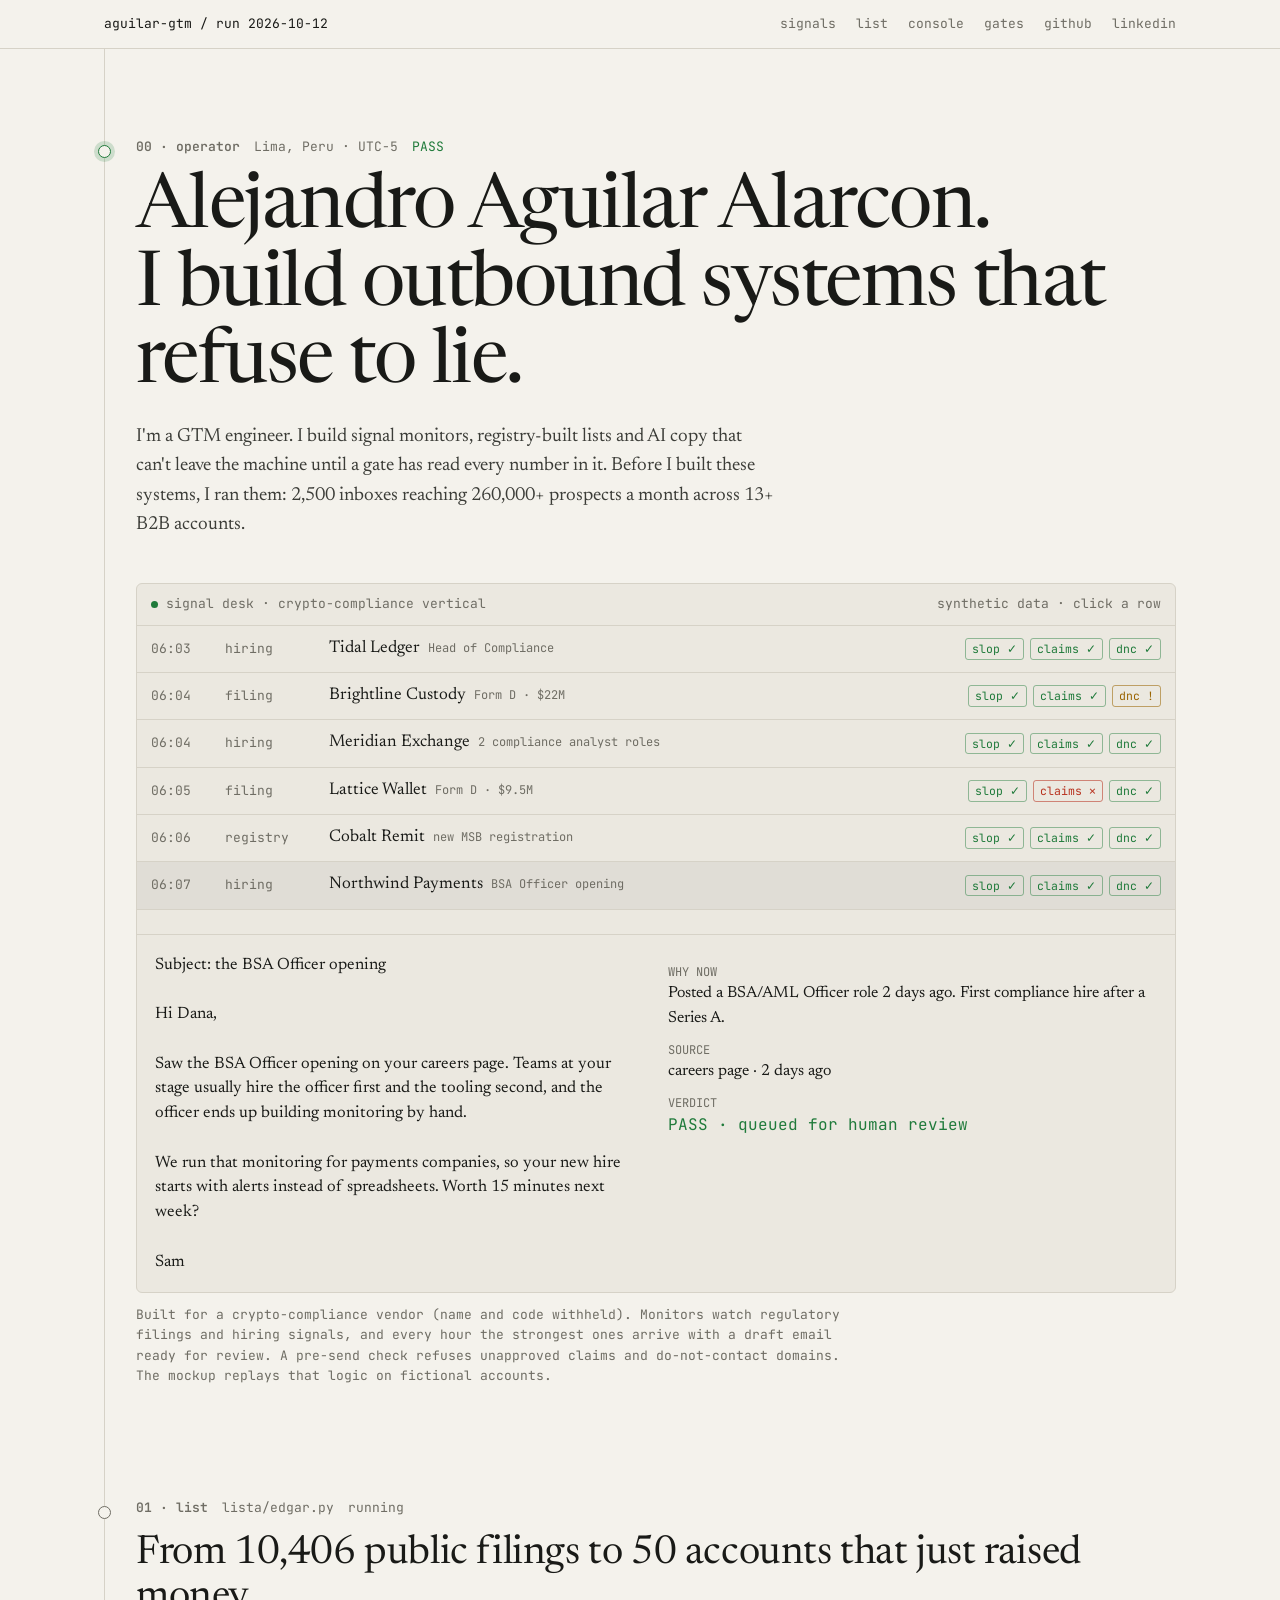
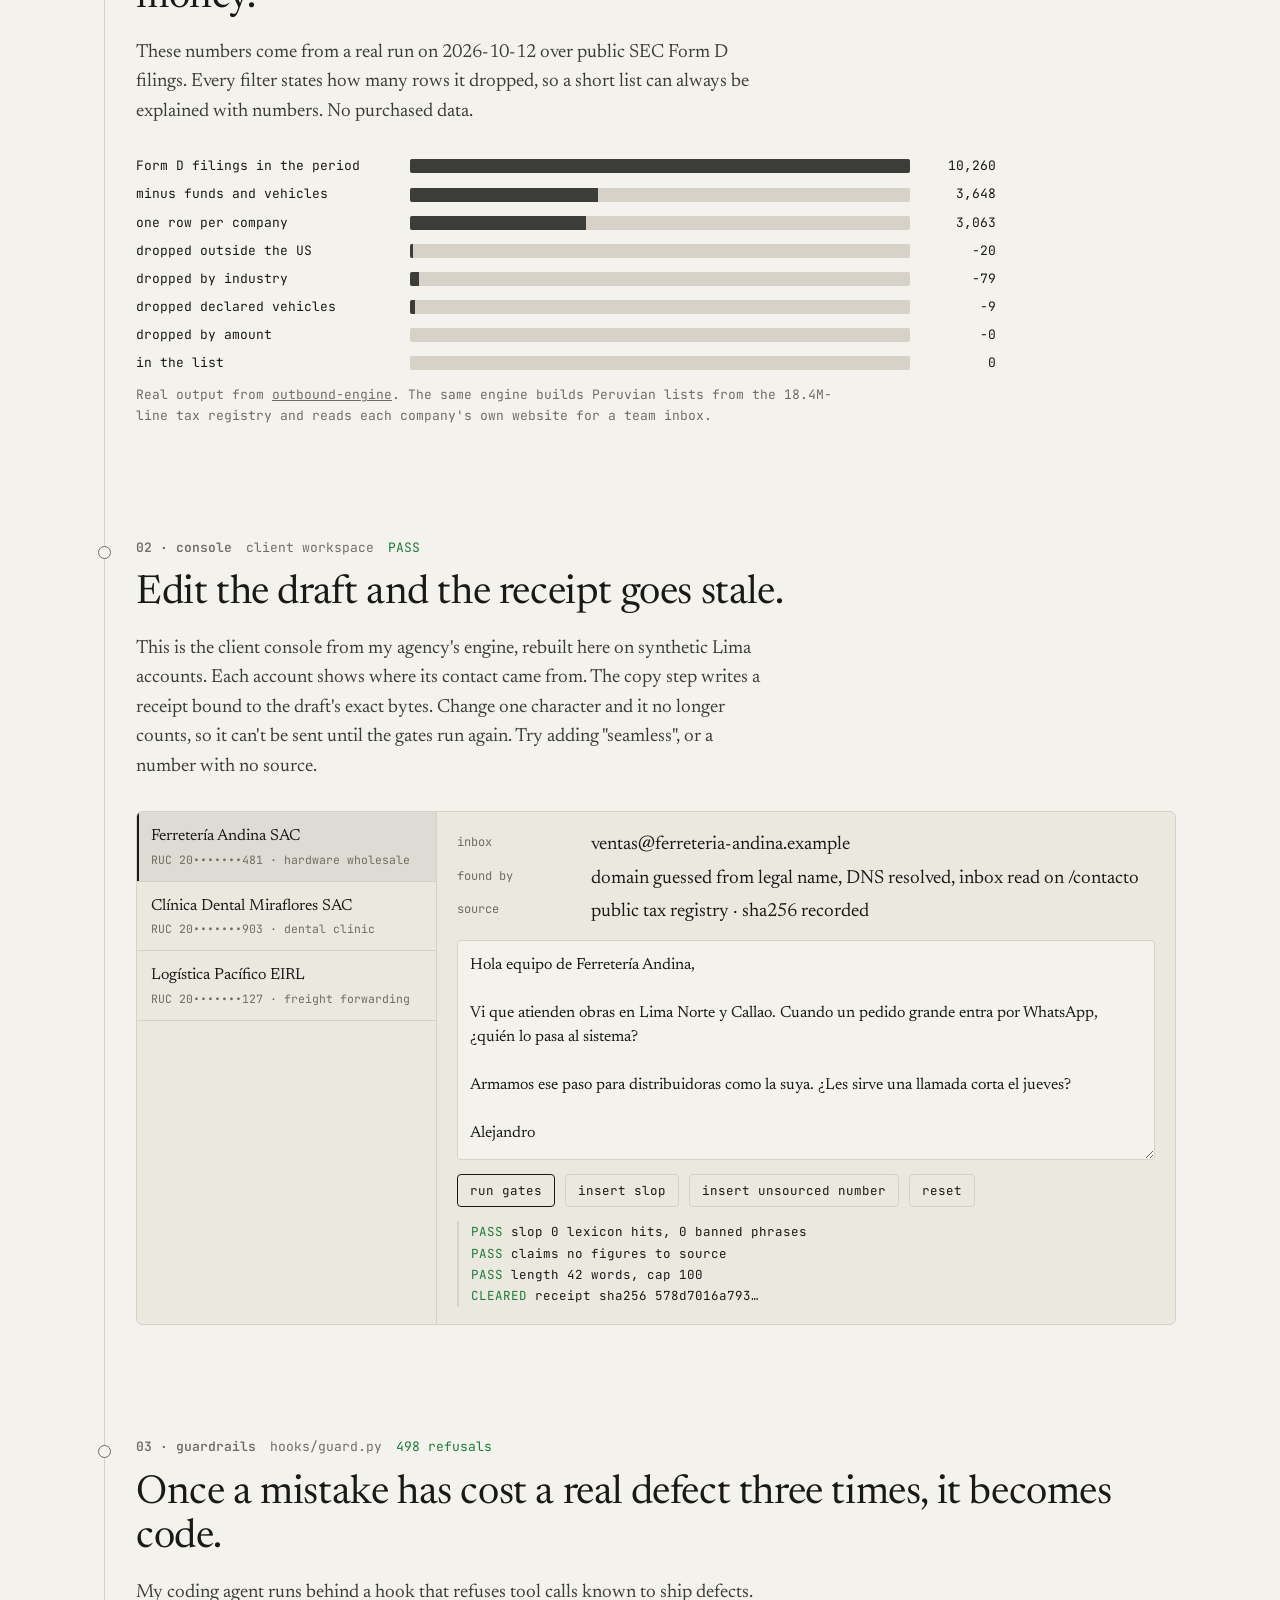
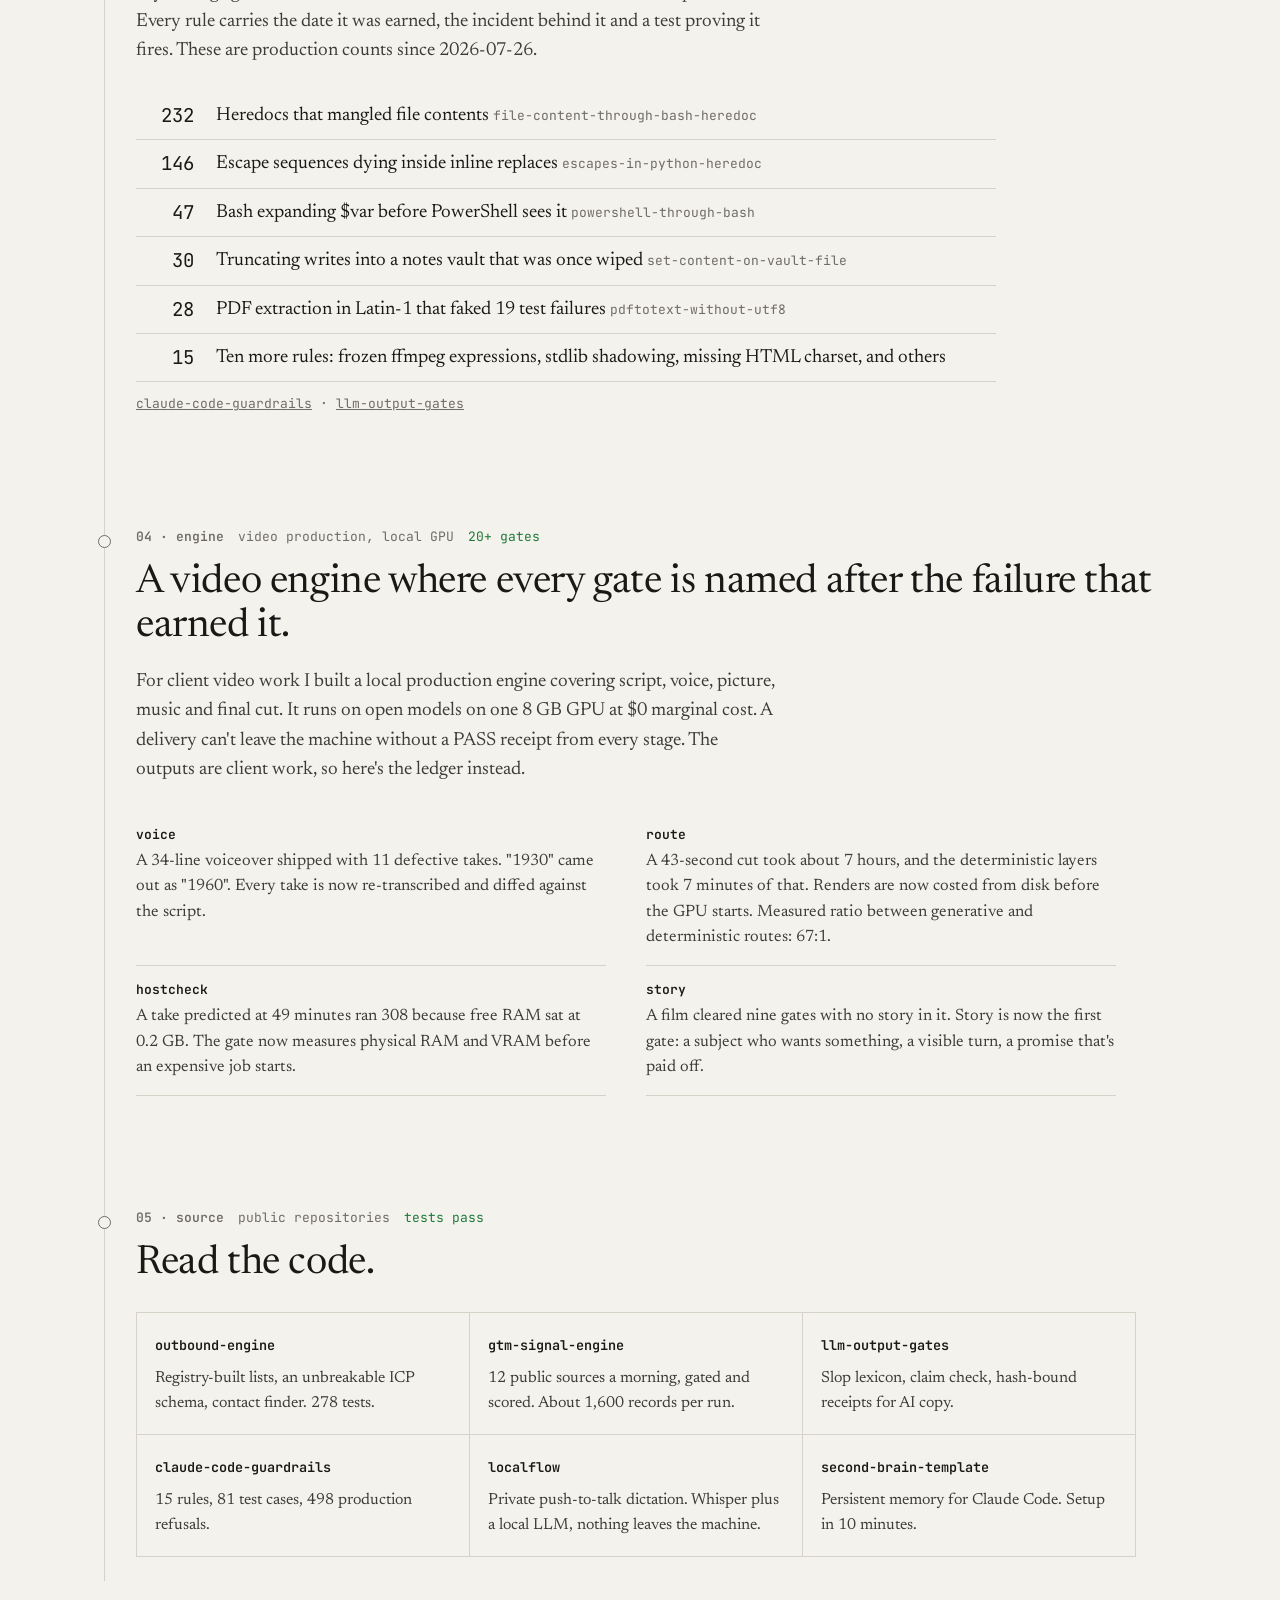
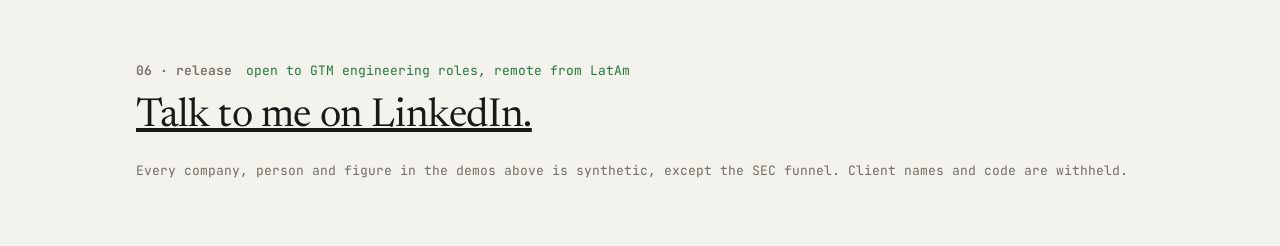
==== index.html @ cb3d3202 "Initial public release" ====
<!doctype html>
<html lang="en">
<head>
<meta charset="utf-8">
<meta name="viewport" content="width=device-width, initial-scale=1">
<title>Alejandro Aguilar Alarcon · GTM Engineer</title>
<meta name="description" content="GTM engineer. Outbound systems that refuse to lie: signal desks, registry-built lists, gated AI copy. Interactive demos on synthetic data.">
<link rel="preconnect" href="https://fonts.googleapis.com">
<link rel="preconnect" href="https://fonts.gstatic.com" crossorigin>
<link href="https://fonts.googleapis.com/css2?family=JetBrains+Mono:wght@400;600&family=Newsreader:opsz,wght@6..72,400;6..72,500&display=swap" rel="stylesheet">
<style>
:root{
  --ink:#0d0e0c; --panel:#141512; --line:#262823; --dim:#8a8b82; --text:#e9e7df; --soft:#bdbbb2;
  --pass:#7bd88f; --block:#e8b04a; --fail:#ef6f5e; --focus:#e9e7df;
  --serif:"Newsreader",Georgia,serif; --mono:"JetBrains Mono",ui-monospace,Consolas,monospace;
}
@media (prefers-color-scheme: light){
  :root:not([data-theme="dark"]){
    --ink:#f4f2ec; --panel:#ebe8e0; --line:#d6d2c7; --dim:#6f6d64; --text:#191a17; --soft:#3c3d38;
    --pass:#1f7a3a; --block:#9a6400; --fail:#b8321f; --focus:#191a17;
  }
}
*{box-sizing:border-box;margin:0;padding:0}
html{scroll-behavior:smooth}
body{background:var(--ink);color:var(--text);font-family:var(--serif);font-size:19px;line-height:1.55;-webkit-font-smoothing:antialiased}
a{color:inherit}
.mono{font-family:var(--mono);font-size:13px;letter-spacing:0}
.wrap{max-width:1120px;margin:0 auto;padding:0 24px}
header.bar{position:sticky;top:0;z-index:5;background:color-mix(in srgb,var(--ink) 88%,transparent);backdrop-filter:blur(8px);border-bottom:1px solid var(--line)}
header.bar .wrap{display:flex;justify-content:space-between;align-items:center;height:48px}
header.bar nav a{margin-left:20px;text-decoration:none;color:var(--dim)}
header.bar nav a:hover{color:var(--text)}

/* the spine: the page is a pipeline run */
main{position:relative}
.spine{position:absolute;left:max(24px,calc(50% - 536px));top:0;bottom:0;width:1px;background:var(--line)}
.stage{position:relative;padding:88px 0 24px 0}
.stage .wrap{padding-left:56px}
.node{position:absolute;left:max(18px,calc(50% - 542px));top:96px;width:13px;height:13px;border-radius:50%;background:var(--ink);border:1px solid var(--dim)}
.stage.pass .node{border-color:var(--pass);box-shadow:0 0 0 4px color-mix(in srgb,var(--pass) 18%,transparent)}
.gateline{color:var(--dim);margin-bottom:14px;display:flex;gap:14px;flex-wrap:wrap}
.gateline b{font-weight:600}
.v-pass{color:var(--pass)} .v-block{color:var(--block)} .v-fail{color:var(--fail)}
h1{font-weight:400;font-size:clamp(40px,6.4vw,76px);line-height:1.02;letter-spacing:-.02em}
h2{font-weight:400;font-size:clamp(28px,3.6vw,40px);line-height:1.1;letter-spacing:-.01em;margin-bottom:12px}
.lede{color:var(--soft);max-width:640px;margin-top:18px}
.note{color:var(--dim);margin-top:12px;max-width:720px}

/* desk */
.desk{margin-top:44px;border:1px solid var(--line);background:var(--panel);border-radius:6px;overflow:hidden}
.desk-head{display:flex;justify-content:space-between;padding:10px 14px;border-bottom:1px solid var(--line);color:var(--dim)}
.live::before{content:"";display:inline-block;width:7px;height:7px;border-radius:50%;background:var(--pass);margin-right:8px;animation:pulse 1.6s infinite}
@keyframes pulse{50%{opacity:.25}}
.rows{height:308px;overflow:hidden;position:relative}
.row{display:grid;grid-template-columns:62px 92px 1fr 220px;gap:12px;align-items:center;padding:10px 14px;border-bottom:1px solid var(--line);cursor:pointer;animation:enter .45s ease-out}
.row:hover,.row.sel{background:color-mix(in srgb,var(--text) 5%,transparent)}
@keyframes enter{from{opacity:0;transform:translateY(-12px)}}
.row .co{font-family:var(--serif);font-size:17px;white-space:nowrap;overflow:hidden;text-overflow:ellipsis}
.row .co small{color:var(--dim);font-family:var(--mono);font-size:12px;margin-left:8px}
.chips{display:flex;gap:6px;justify-content:flex-end}
.chip{border:1px solid var(--line);border-radius:3px;padding:1px 6px;font-family:var(--mono);font-size:11.5px;color:var(--dim)}
.chip.p{color:var(--pass);border-color:color-mix(in srgb,var(--pass) 45%,transparent)}
.chip.b{color:var(--block);border-color:color-mix(in srgb,var(--block) 55%,transparent)}
.chip.f{color:var(--fail);border-color:color-mix(in srgb,var(--fail) 55%,transparent)}
.draft{border-top:1px solid var(--line);padding:18px;display:grid;grid-template-columns:1fr 1fr;gap:24px;min-height:200px}
.draft pre{white-space:pre-wrap;font-family:var(--serif);font-size:16.5px;line-height:1.5;color:var(--text)}
.why dt{color:var(--dim);font-family:var(--mono);font-size:12px;margin-top:10px}
.why dd{font-size:16px}

/* funnel */
.funnel{margin-top:30px;display:grid;gap:8px;max-width:860px}
.f-row{display:grid;grid-template-columns:260px 1fr 72px;gap:14px;align-items:center}
.f-bar{height:14px;background:var(--line);border-radius:2px;overflow:hidden}
.f-bar i{display:block;height:100%;width:0;background:var(--soft);transition:width 1.1s cubic-bezier(.2,.7,.2,1)}
.f-row.last .f-bar i{background:var(--pass)}
.f-row .n{text-align:right;font-variant-numeric:tabular-nums}

/* console */
.console{margin-top:30px;border:1px solid var(--line);border-radius:6px;background:var(--panel);display:grid;grid-template-columns:300px 1fr;min-height:470px;overflow:hidden}
.acc{border-right:1px solid var(--line)}
.acc button{display:block;width:100%;text-align:left;background:none;border:0;border-bottom:1px solid var(--line);padding:12px 14px;color:var(--text);font:inherit;font-size:16px;cursor:pointer}
.acc button small{display:block;color:var(--dim);font-family:var(--mono);font-size:11.5px;margin-top:2px}
.acc button.on{background:color-mix(in srgb,var(--text) 6%,transparent);box-shadow:inset 2px 0 0 var(--focus)}
.work{padding:18px 20px;display:flex;flex-direction:column;gap:14px}
.kv{display:grid;grid-template-columns:120px 1fr;gap:4px 14px}
.kv span:nth-child(odd){color:var(--dim);font-family:var(--mono);font-size:12px;padding-top:3px}
textarea{width:100%;min-height:220px;background:var(--ink);color:var(--text);border:1px solid var(--line);border-radius:4px;padding:12px;font:inherit;font-size:16px;line-height:1.5;resize:vertical}
textarea:focus{outline:1px solid var(--focus)}
.btns{display:flex;gap:10px;flex-wrap:wrap}
.btn{background:none;border:1px solid var(--line);color:var(--text);padding:7px 12px;border-radius:4px;font-family:var(--mono);font-size:12.5px;cursor:pointer}
.btn:hover{border-color:var(--dim)}
.btn.primary{border-color:var(--focus)}
.verdict{font-family:var(--mono);font-size:12.5px;line-height:1.7;min-height:64px;border-left:2px solid var(--line);padding-left:12px}

/* guard table + engine list */
table{border-collapse:collapse;width:100%;max-width:860px;margin-top:26px}
td{padding:9px 0;border-bottom:1px solid var(--line);vertical-align:top}
td.n{font-family:var(--mono);text-align:right;padding-right:22px;width:80px;font-variant-numeric:tabular-nums}
td .mono{color:var(--dim)}
.ledger{margin-top:26px;display:grid;grid-template-columns:1fr 1fr;gap:0 40px;max-width:980px}
.ledger div{padding:14px 0;border-bottom:1px solid var(--line)}
.ledger b{font-family:var(--mono);font-size:13px;font-weight:600;display:block;margin-bottom:4px}
.ledger p{font-size:16.5px;color:var(--soft)}
.repos{margin-top:26px;display:grid;grid-template-columns:repeat(3,1fr);gap:1px;background:var(--line);border:1px solid var(--line);max-width:1000px}
.repos a{background:var(--ink);padding:18px;text-decoration:none;display:block}
.repos a:hover{background:var(--panel)}
.repos b{font-family:var(--mono);font-size:13.5px;font-weight:600}
.repos p{font-size:16px;color:var(--soft);margin-top:6px}
footer{padding:80px 0 60px}
footer .wrap{padding-left:56px}
.withheld{display:inline-block;margin-top:10px;color:var(--dim)}

@media (max-width:820px){
  body{font-size:17.5px}
  .spine,.node{left:16px}
  .wrap{padding:0 16px}
  .stage .wrap,footer .wrap{padding-left:40px}
  .row{grid-template-columns:52px 1fr;gap:4px 10px}
  .row .src{display:none}
  .chips{grid-column:2;justify-content:flex-start}
  .rows{height:380px}
  .draft{grid-template-columns:1fr}
  .f-row{grid-template-columns:1fr 64px}
  .f-row .f-bar{grid-column:1/-1;order:3}
  .console{grid-template-columns:1fr}
  .acc{border-right:0;border-bottom:1px solid var(--line);display:flex;overflow-x:auto}
  .acc button{min-width:220px;border-bottom:0;border-right:1px solid var(--line)}
  .ledger,.repos{grid-template-columns:1fr}
  header.bar nav a{margin-left:14px}
  .hide-s{display:none}
  h1{font-size:40px}
}
@media (prefers-reduced-motion:reduce){*{animation:none!important;transition:none!important}}
</style>
</head>
<body>
<header class="bar"><div class="wrap mono">
  <span>aguilar-gtm<span class="hide-s"> / run 2026-10-12</span></span>
  <nav><a class="hide-s" href="#signals">signals</a><a class="hide-s" href="#list">list</a><a class="hide-s" href="#console">console</a><a class="hide-s" href="#gates">gates</a><a href="https://github.com/aguilar-gtm">github</a><a href="https://www.linkedin.com/in/alejandro-aguilar-alarcon-548096277">linkedin</a></nav>
</div></header>

<main>
<div class="spine" aria-hidden="true"></div>

<section class="stage pass" id="signals">
  <span class="node"></span>
  <div class="wrap">
    <div class="gateline mono"><b>00 · operator</b><span>Lima, Peru · UTC-5</span><span class="v-pass">PASS</span></div>
    <h1>Alejandro Aguilar Alarcon.<br>I build outbound systems that refuse to lie.</h1>
    <p class="lede">I'm a GTM engineer. I build signal monitors, registry-built lists and AI copy that can't leave the machine until a gate has read every number in it. Before I built these systems, I ran them: 2,500 inboxes reaching 260,000+ prospects a month across 13+ B2B accounts.</p>

    <div class="desk" aria-label="Signal desk demo">
      <div class="desk-head mono"><span class="live">signal desk · crypto-compliance vertical</span><span class="hide-s">synthetic data · click a row</span></div>
      <div class="rows" id="rows"></div>
      <div class="draft" id="draft"></div>
    </div>
    <p class="note mono">Built for a crypto-compliance vendor (name and code withheld). Monitors watch regulatory filings and hiring signals, and every hour the strongest ones arrive with a draft email ready for review. A pre-send check refuses unapproved claims and do-not-contact domains. The mockup replays that logic on fictional accounts.</p>
  </div>
</section>

<section class="stage" id="list">
  <span class="node"></span>
  <div class="wrap">
    <div class="gateline mono"><b>01 · list</b><span>lista/edgar.py</span><span id="listv">running</span></div>
    <h2>From 10,406 public filings to 50 accounts that just raised money.</h2>
    <p class="lede">These numbers come from a real run on 2026-10-12 over public SEC Form D filings. Every filter states how many rows it dropped, so a short list can always be explained with numbers. No purchased data.</p>
    <div class="funnel mono" id="funnel"></div>
    <p class="note mono">Real output from <a href="https://github.com/aguilar-gtm/outbound-engine">outbound-engine</a>. The same engine builds Peruvian lists from the 18.4M-line tax registry and reads each company's own website for a team inbox.</p>
  </div>
</section>

<section class="stage" id="console">
  <span class="node"></span>
  <div class="wrap">
    <div class="gateline mono"><b>02 · console</b><span>client workspace</span><span id="conv" class="v-pass">PASS</span></div>
    <h2>Edit the draft and the receipt goes stale.</h2>
    <p class="lede">This is the client console from my agency's engine, rebuilt here on synthetic Lima accounts. Each account shows where its contact came from. The copy step writes a receipt bound to the draft's exact bytes. Change one character and it no longer counts, so it can't be sent until the gates run again. Try adding "seamless", or a number with no source.</p>
    <div class="console">
      <div class="acc" id="acc"></div>
      <div class="work" id="work"></div>
    </div>
  </div>
</section>

<section class="stage" id="gates">
  <span class="node"></span>
  <div class="wrap">
    <div class="gateline mono"><b>03 · guardrails</b><span>hooks/guard.py</span><span class="v-pass">498 refusals</span></div>
    <h2>Once a mistake has cost a real defect three times, it becomes code.</h2>
    <p class="lede">My coding agent runs behind a hook that refuses tool calls known to ship defects. Every rule carries the date it was earned, the incident behind it and a test proving it fires. These are production counts since 2026-07-26.</p>
    <table>
      <tr><td class="n">232</td><td>Heredocs that mangled file contents <span class="mono">file-content-through-bash-heredoc</span></td></tr>
      <tr><td class="n">146</td><td>Escape sequences dying inside inline replaces <span class="mono">escapes-in-python-heredoc</span></td></tr>
      <tr><td class="n">47</td><td>Bash expanding $var before PowerShell sees it <span class="mono">powershell-through-bash</span></td></tr>
      <tr><td class="n">30</td><td>Truncating writes into a notes vault that was once wiped <span class="mono">set-content-on-vault-file</span></td></tr>
      <tr><td class="n">28</td><td>PDF extraction in Latin-1 that faked 19 test failures <span class="mono">pdftotext-without-utf8</span></td></tr>
      <tr><td class="n">15</td><td>Ten more rules: frozen ffmpeg expressions, stdlib shadowing, missing HTML charset, and others</td></tr>
    </table>
    <p class="note mono"><a href="https://github.com/aguilar-gtm/claude-code-guardrails">claude-code-guardrails</a> · <a href="https://github.com/aguilar-gtm/llm-output-gates">llm-output-gates</a></p>
  </div>
</section>

<section class="stage" id="video">
  <span class="node"></span>
  <div class="wrap">
    <div class="gateline mono"><b>04 · engine</b><span>video production, local GPU</span><span class="v-pass">20+ gates</span></div>
    <h2>A video engine where every gate is named after the failure that earned it.</h2>
    <p class="lede">For client video work I built a local production engine covering script, voice, picture, music and final cut. It runs on open models on one 8 GB GPU at $0 marginal cost. A delivery can't leave the machine without a PASS receipt from every stage. The outputs are client work, so here's the ledger instead.</p>
    <div class="ledger">
      <div><b>voice</b><p>A 34-line voiceover shipped with 11 defective takes. "1930" came out as "1960". Every take is now re-transcribed and diffed against the script.</p></div>
      <div><b>route</b><p>A 43-second cut took about 7 hours, and the deterministic layers took 7 minutes of that. Renders are now costed from disk before the GPU starts. Measured ratio between generative and deterministic routes: 67:1.</p></div>
      <div><b>hostcheck</b><p>A take predicted at 49 minutes ran 308 because free RAM sat at 0.2 GB. The gate now measures physical RAM and VRAM before an expensive job starts.</p></div>
      <div><b>story</b><p>A film cleared nine gates with no story in it. Story is now the first gate: a subject who wants something, a visible turn, a promise that's paid off.</p></div>
    </div>
  </div>
</section>

<section class="stage" id="repos">
  <span class="node"></span>
  <div class="wrap">
    <div class="gateline mono"><b>05 · source</b><span>public repositories</span><span class="v-pass">tests pass</span></div>
    <h2>Read the code.</h2>
    <div class="repos">
      <a href="https://github.com/aguilar-gtm/outbound-engine"><b>outbound-engine</b><p>Registry-built lists, an unbreakable ICP schema, contact finder. 278 tests.</p></a>
      <a href="https://github.com/aguilar-gtm/gtm-signal-engine"><b>gtm-signal-engine</b><p>12 public sources a morning, gated and scored. About 1,600 records per run.</p></a>
      <a href="https://github.com/aguilar-gtm/llm-output-gates"><b>llm-output-gates</b><p>Slop lexicon, claim check, hash-bound receipts for AI copy.</p></a>
      <a href="https://github.com/aguilar-gtm/claude-code-guardrails"><b>claude-code-guardrails</b><p>15 rules, 81 test cases, 498 production refusals.</p></a>
      <a href="https://github.com/aguilar-gtm/localflow"><b>localflow</b><p>Private push-to-talk dictation. Whisper plus a local LLM, nothing leaves the machine.</p></a>
      <a href="https://github.com/aguilar-gtm/second-brain-template"><b>second-brain-template</b><p>Persistent memory for Claude Code. Setup in 10 minutes.</p></a>
    </div>
  </div>
</section>
</main>

<footer><div class="wrap">
  <div class="gateline mono"><b>06 · release</b><span class="v-pass">open to GTM engineering roles, remote from LatAm</span></div>
  <h2><a href="https://www.linkedin.com/in/alejandro-aguilar-alarcon-548096277">Talk to me on LinkedIn.</a></h2>
  <span class="withheld mono">Every company, person and figure in the demos above is synthetic, except the SEC funnel. Client names and code are withheld.</span>
</div></footer>

<script>
/* ---------- synthetic data ---------- */
const SIGNALS = [
  {src:"hiring", co:"Northwind Payments", tag:"BSA Officer opening", why:"Posted a BSA/AML Officer role 2 days ago. First compliance hire after a Series A.", source:"careers page · 2 days ago", draft:"Subject: the BSA Officer opening\n\nHi Dana,\n\nSaw the BSA Officer opening on your careers page. Teams at your stage usually hire the officer first and the tooling second, and the officer ends up building monitoring by hand.\n\nWe run that monitoring for payments companies, so your new hire starts with alerts instead of spreadsheets. Worth 15 minutes next week?\n\nSam", gates:["p","p","p"]},
  {src:"registry", co:"Cobalt Remit", tag:"new MSB registration", why:"Appeared in the federal money-services registry this week, licensed in 4 states.", source:"public MSB registry · this week", draft:"Subject: your MSB registration\n\nHi Marcus,\n\nCongrats on the MSB registration that posted this week. The first exam usually asks for transaction monitoring evidence before the program feels finished.\n\nWe can show you what examiners asked our other remittance clients for. Open to a short call?\n\nSam", gates:["p","p","p"]},
  {src:"filing", co:"Lattice Wallet", tag:"Form D · $9.5M", why:"Filed a Form D for $9,500,000. Officers named in the filing.", source:"SEC EDGAR Form D", draft:"Subject: after the raise\n\nHi Priya,\n\nWe've helped teams like yours cut false positives by 63% in the first quarter.\n\nWorth a look?\n\nSam", gates:["p","f","p"], fail:"claims: 63% appears with no cited source"},
  {src:"hiring", co:"Meridian Exchange", tag:"2 compliance analyst roles", why:"Two analyst roles opened at once. A queue is backing up.", source:"ATS board · today", draft:"Subject: two analyst openings\n\nHi Leo,\n\nTwo analyst roles opening on the same day usually means the alert queue grew faster than the team. Hiring fixes the backlog in about a quarter. Tuning the rules fixes it this month.\n\nWant the checklist we use?\n\nSam", gates:["p","p","p"]},
  {src:"filing", co:"Brightline Custody", tag:"Form D · $22M", why:"Raised $22,000,000. The contact's domain is on the do-not-contact list.", source:"SEC EDGAR Form D", draft:"Subject: custody compliance\n\nHi team,\n\nSaw the raise. Congrats.\n\nSam", gates:["p","p","b"], fail:"dnc: domain is on the do-not-contact list"},
  {src:"hiring", co:"Tidal Ledger", tag:"Head of Compliance", why:"Replacing a Head of Compliance. A new leader re-evaluates vendors in their first 90 days.", source:"careers page · 5 days ago", draft:"Subject: the new Head of Compliance\n\nHi Ana,\n\nA new Head of Compliance usually reviews every vendor in the first 90 days. If monitoring is on that list, we'd like to be the benchmark you compare against.\n\nCan I send a one-page comparison?\n\nSam", gates:["p","p","p"]},
  {src:"registry", co:"Quill Pay", tag:"state license added", why:"Added a money transmitter license in a new state.", source:"state licensing registry", draft:"Subject: leveraging synergies\n\nHi Omar,\n\nI wanted to delve into how Quill Pay can seamlessly elevate its compliance journey.\n\nSam", gates:["f","p","p"], fail:"slop: delve 9.4x, seamless, elevate"},
];
const GATES=["slop","claims","dnc"];

/* ---------- signal desk ---------- */
const rowsEl=document.getElementById("rows"), draftEl=document.getElementById("draft");
let tick=0, selected=null;
function stamp(){const d=new Date(Date.now()-tick*47000);return d.toTimeString().slice(0,5)}
function chipHTML(s){return s.gates.map((g,i)=>`<span class="chip ${g}">${GATES[i]} ${g==="p"?"✓":g==="f"?"✕":"!"}</span>`).join("")}
function addRow(){
  const s=SIGNALS[tick%SIGNALS.length]; tick++;
  const r=document.createElement("div"); r.className="row"; r.tabIndex=0;
  r.innerHTML=`<span class="mono" style="color:var(--dim)">${stamp()}</span><span class="mono src" style="color:var(--dim)">${s.src}</span><span class="co">${s.co}<small>${s.tag}</small></span><span class="chips">${chipHTML(s)}</span>`;
  const open=()=>{document.querySelectorAll(".row.sel").forEach(x=>x.classList.remove("sel"));r.classList.add("sel");show(s)};
  r.addEventListener("click",open); r.addEventListener("keydown",e=>{if(e.key==="Enter")open()});
  rowsEl.prepend(r);
  while(rowsEl.children.length>9) rowsEl.lastChild.remove();
}
function show(s){
  selected=s;
  const ok=s.gates.every(g=>g==="p");
  draftEl.innerHTML=`<pre>${s.draft.replace(/[&<]/g,c=>c==="&"?"&amp;":"&lt;")}</pre>
  <dl class="why"><dt>WHY NOW</dt><dd>${s.why}</dd><dt>SOURCE</dt><dd>${s.source}</dd>
  <dt>VERDICT</dt><dd class="mono ${ok?"v-pass":s.gates.includes("f")?"v-fail":"v-block"}">${ok?"PASS · queued for human review":"REFUSED · "+s.fail}</dd></dl>`;
}
for(let i=0;i<6;i++) addRow();
show(SIGNALS[0]); rowsEl.querySelector(".row:last-child")?.classList.add("sel");
const reduce=matchMedia("(prefers-reduced-motion: reduce)").matches;
if(!reduce) setInterval(addRow,3200);

/* ---------- funnel (real run, 2026-10-12) ---------- */
const F=[["Form D filings in the period",10406],["minus funds and vehicles",3912],["one row per company",3662],["dropped outside the US",-30],["dropped by industry",-182],["dropped declared vehicles",-95],["dropped by amount",-22],["in the list",50]];
const fEl=document.getElementById("funnel");
fEl.innerHTML=F.map((f,i)=>`<div class="f-row ${i===F.length-1?"last":""}"><span>${f[0]}</span><span class="f-bar"><i data-w="${Math.max(.6,Math.abs(f[1])/10406*100)}"></i></span><span class="n" data-n="${f[1]}">0</span></div>`).join("");
function runFunnel(){
  fEl.querySelectorAll("i").forEach((b,i)=>setTimeout(()=>b.style.width=b.dataset.w+"%",i*140));
  fEl.querySelectorAll(".n").forEach((n,i)=>{const t=+n.dataset.n,t0=performance.now()+i*140;
    (function step(now){const k=Math.min(1,Math.max(0,(now-t0)/1000));n.textContent=Math.round(t*(1-Math.pow(1-k,3))).toLocaleString("en-US");if(k<1)requestAnimationFrame(step)})(performance.now())});
  const v=document.getElementById("listv"); setTimeout(()=>{v.textContent="PASS · 11 pass, 0 fail";v.className="v-pass";document.getElementById("list").classList.add("pass")},F.length*140+900);
}
new IntersectionObserver((e,o)=>{if(e[0].isIntersecting){runFunnel();o.disconnect()}},{threshold:.35}).observe(fEl);

/* ---------- console ---------- */
const ACC=[
  {co:"Ferretería Andina SAC",id:"RUC 20•••••••481",ind:"hardware wholesale",inbox:"ventas@ferreteria-andina.example",how:"domain guessed from legal name, DNS resolved, inbox read on /contacto",draft:"Hola equipo de Ferretería Andina,\n\nVi que atienden obras en Lima Norte y Callao. Cuando un pedido grande entra por WhatsApp, ¿quién lo pasa al sistema?\n\nArmamos ese paso para distribuidoras como la suya. ¿Les sirve una llamada corta el jueves?\n\nAlejandro"},
  {co:"Clínica Dental Miraflores SAC",id:"RUC 20•••••••903",ind:"dental clinic",inbox:"citas@dental-miraflores.example",how:"site found in the public directory, inbox read on the home page footer",draft:"Hola equipo de la clínica,\n\nVi que agendan por WhatsApp y por teléfono. En clínicas de su tamaño, las citas que no se confirman el día anterior suelen ser las que se pierden.\n\n¿Les muestro cómo otras clínicas confirman automáticamente?\n\nAlejandro"},
  {co:"Logística Pacífico EIRL",id:"RUC 20•••••••127",ind:"freight forwarding",inbox:"comercial@logistica-pacifico.example",how:"domain guessed (.com.pe), inbox read on /nosotros",draft:"Hola equipo comercial,\n\nVi que cotizan carga a Chile y Ecuador desde su web. ¿Cuántas cotizaciones llegan por correo y se responden al día siguiente?\n\nTenemos un flujo que responde en minutos con su propia tarifa. ¿Conversamos?\n\nAlejandro"},
];
const SLOP=[["delve",9.4],["seamless",0],["seamlessly",0],["elevate",0],["leverage",0],["robust",0],["cutting-edge",0],["underscores",13.4],["synergy",0],["synergies",0],["journey",0],["unlock",0],["game-changer",0],["revolucionar",0],["sinergia",0]];
const accEl=document.getElementById("acc"), workEl=document.getElementById("work"), conv=document.getElementById("conv");
let cur=0, receipt=null;
async function sha(t){const b=await crypto.subtle.digest("SHA-256",new TextEncoder().encode(t));return [...new Uint8Array(b)].map(x=>x.toString(16).padStart(2,"0")).join("")}
function runGates(t){
  const out=[], low=t.toLowerCase();
  const hits=SLOP.filter(([w])=>new RegExp("\\b"+w+"\\b").test(low));
  out.push(hits.length?["f","slop",hits.map(([w,r])=>r?`"${w}" ${r}x post-LLM`:`"${w}" banned phrase`).join(", ")]:["p","slop","0 lexicon hits, 0 banned phrases"]);
  const figs=t.match(/(?:S\/\s?|US\$|\$)?\d[\d.,]*%|(?:S\/\s?|US\$|\$)\d[\d.,]*|\b\d{3,}(?:[.,]\d{3})*\b/g)||[];
  out.push(figs.length?["f","claims",figs.map(f=>`${f} has no cited source`).join(", ")]:["p","claims","no figures to source"]);
  const words=t.trim().split(/\s+/).length;
  out.push(words<=100?["p","length",`${words} words, cap 100`]:["f","length",`${words} words, cap 100`]);
  return out;
}
function paintVerdict(v,stale){
  const el=document.getElementById("verdict");
  if(stale){el.innerHTML=`<span class="v-block">BLOCKED · receipt is stale: the draft changed after it passed. Re-run the gates.</span>`;conv.textContent="BLOCKED";conv.className="v-block";return}
  const ok=v.every(x=>x[0]==="p");
  el.innerHTML=v.map(([s,g,d])=>`<span class="${s==="p"?"v-pass":"v-fail"}">${s==="p"?"PASS":"FAIL"}</span> ${g.padEnd(7," ")} ${d}`).join("<br>")+`<br>${ok?'<span class="v-pass">CLEARED</span> receipt sha256 '+receipt.slice(0,12)+"…":'<span class="v-fail">REFUSED</span> fix the draft, then re-run'}`;
  conv.textContent=ok?"PASS":"FAIL"; conv.className=ok?"v-pass":"v-fail";
}
async function gate(){const t=document.getElementById("ta").value;const v=runGates(t);receipt=v.every(x=>x[0]==="p")?await sha(t):null;paintVerdict(v,false);document.getElementById("ta").dataset.h=receipt||""}
function render(){
  accEl.innerHTML=ACC.map((a,i)=>`<button class="${i===cur?"on":""}" data-i="${i}">${a.co}<small>${a.id} · ${a.ind}</small></button>`).join("");
  accEl.querySelectorAll("button").forEach(b=>b.onclick=()=>{cur=+b.dataset.i;render()});
  const a=ACC[cur];
  workEl.innerHTML=`<div class="kv"><span>inbox</span><span>${a.inbox}</span><span>found by</span><span>${a.how}</span><span>source</span><span>public tax registry · sha256 recorded</span></div>
  <textarea id="ta" spellcheck="false" aria-label="Draft email">${a.draft}</textarea>
  <div class="btns"><button class="btn primary" id="rerun">run gates</button><button class="btn" id="slopit">insert slop</button><button class="btn" id="numit">insert unsourced number</button><button class="btn" id="reset">reset</button></div>
  <div class="verdict" id="verdict"></div>`;
  const ta=document.getElementById("ta");
  ta.addEventListener("input",async()=>{if(receipt&&(await sha(ta.value))!==receipt)paintVerdict(null,true)});
  document.getElementById("rerun").onclick=gate;
  document.getElementById("slopit").onclick=()=>{ta.value=ta.value.replace(/\n\n/,"\n\nQueremos revolucionar su operación de forma seamless.\n\n");ta.dispatchEvent(new Event("input"))};
  document.getElementById("numit").onclick=()=>{ta.value=ta.value.replace(/\n\n/,"\n\nNuestros clientes venden 38% más.\n\n");ta.dispatchEvent(new Event("input"))};
  document.getElementById("reset").onclick=()=>{ta.value=a.draft;gate()};
  gate();
}
render();
</script>
</body>
</html>
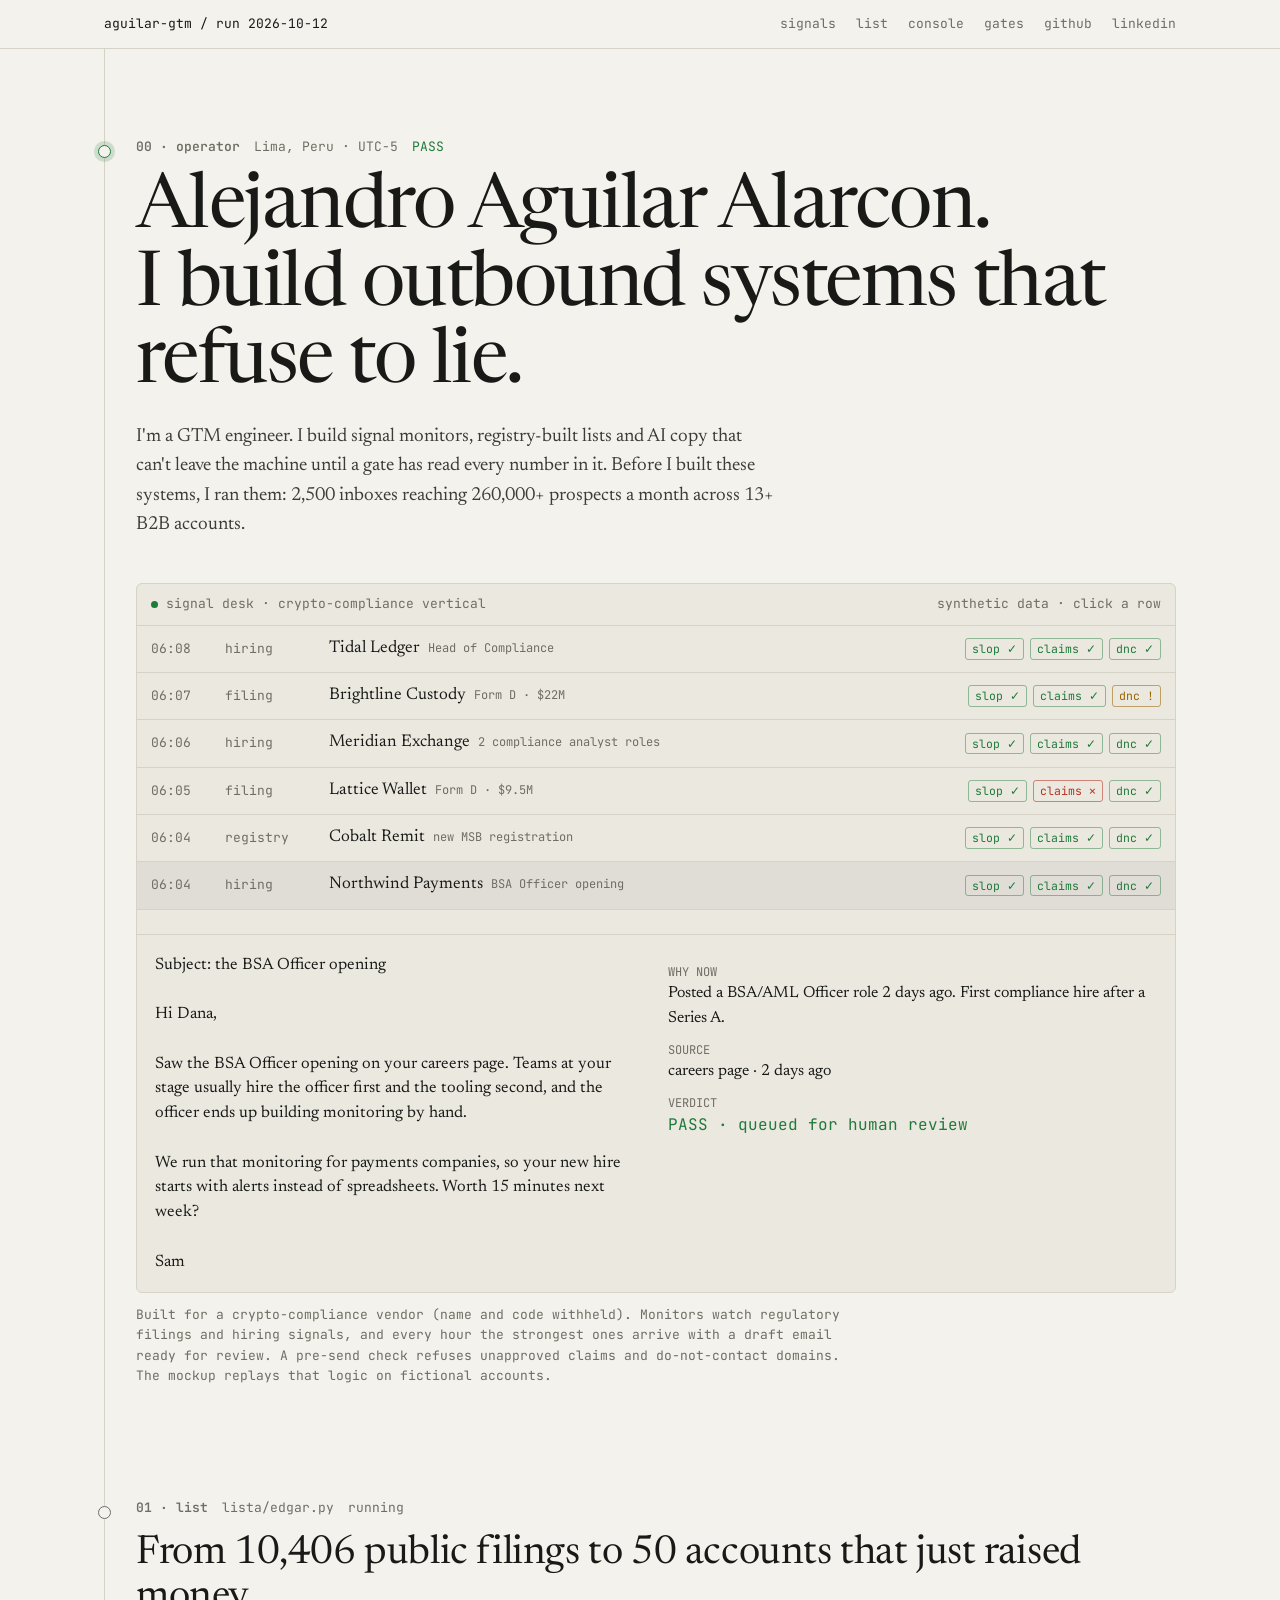
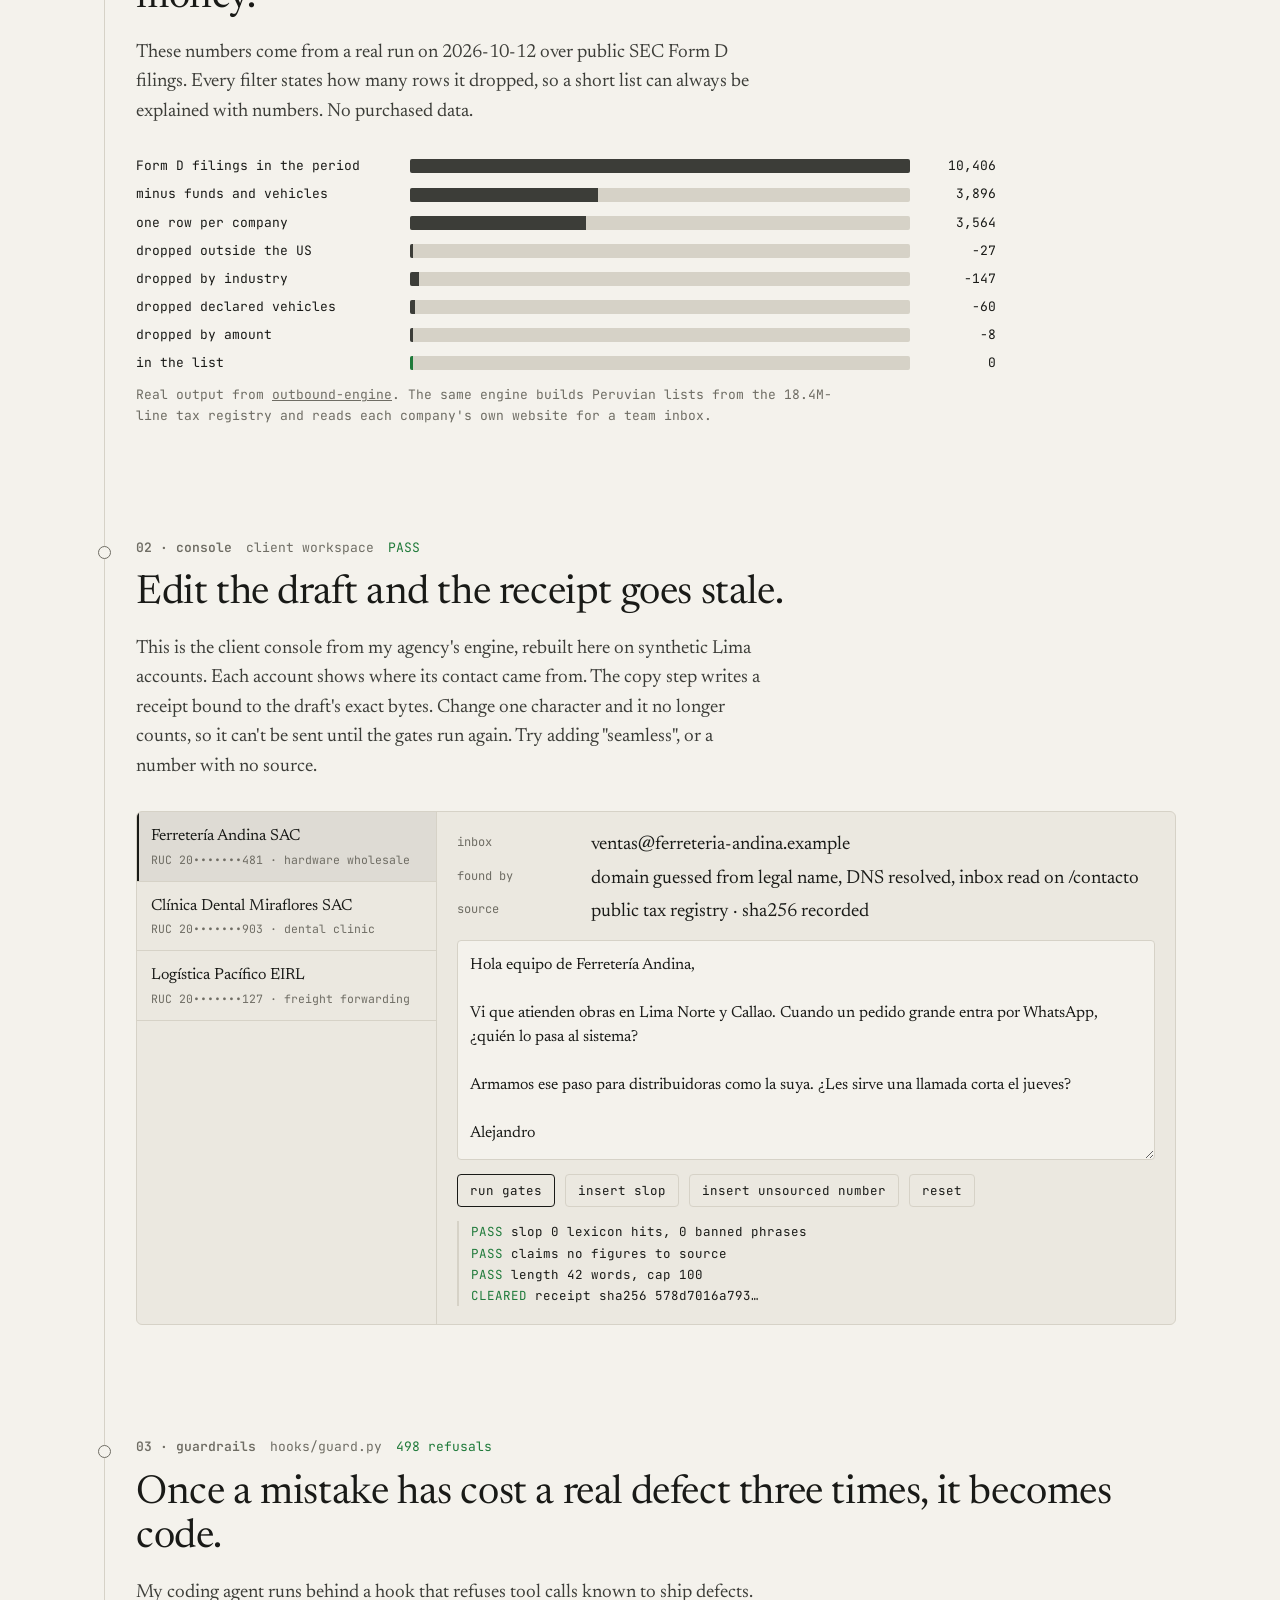
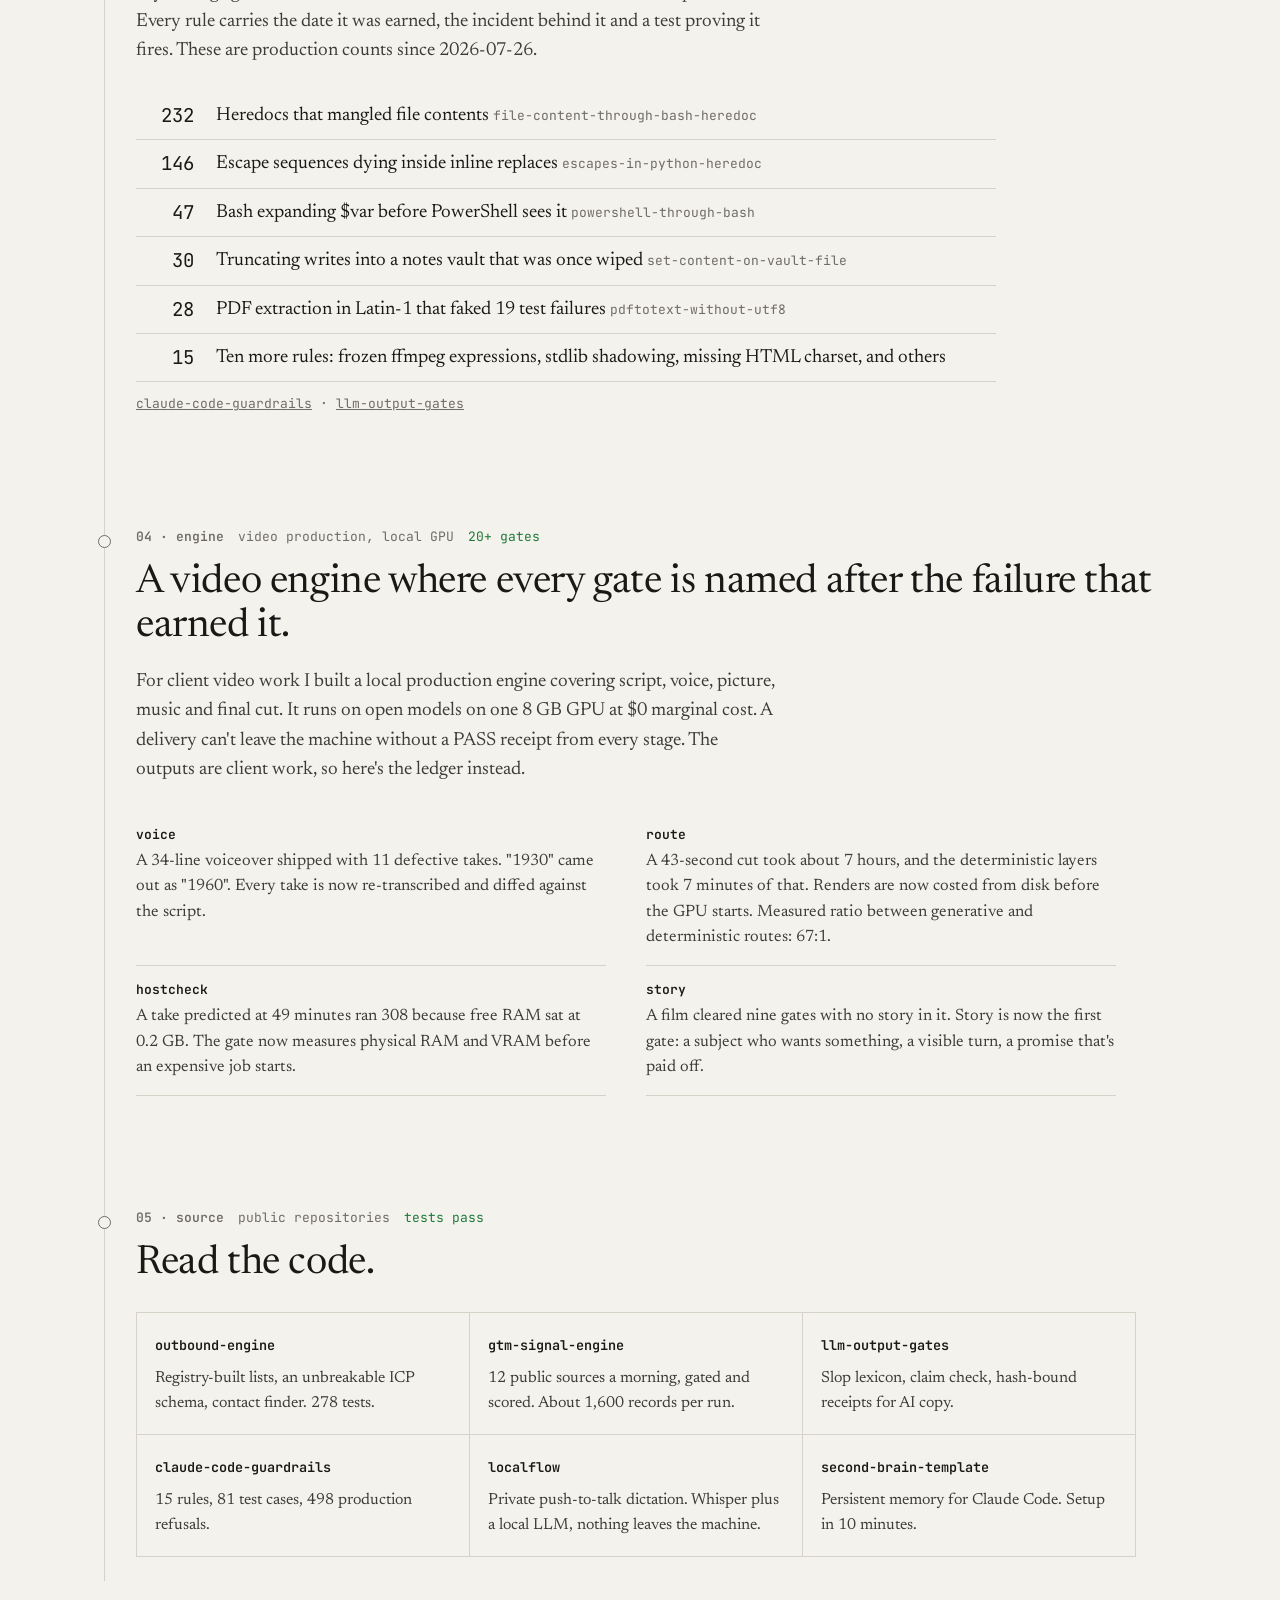
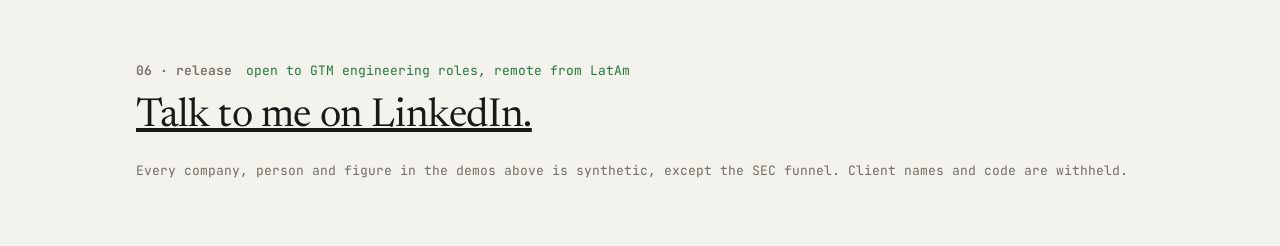
==== commit d9923ec2: "Desk: newest signal carries the latest time" ====
--- a/index.html
+++ b/index.html
@@ -254,7 +254,8 @@
 /* ---------- signal desk ---------- */
 const rowsEl=document.getElementById("rows"), draftEl=document.getElementById("draft");
 let tick=0, selected=null;
-function stamp(){const d=new Date(Date.now()-tick*47000);return d.toTimeString().slice(0,5)}
+const T0=Date.now()-6*47000;
+function stamp(){const d=new Date(Math.min(Date.now(),T0+tick*47000));return d.toTimeString().slice(0,5)}
 function chipHTML(s){return s.gates.map((g,i)=>`<span class="chip ${g}">${GATES[i]} ${g==="p"?"✓":g==="f"?"✕":"!"}</span>`).join("")}
 function addRow(){
   const s=SIGNALS[tick%SIGNALS.length]; tick++;
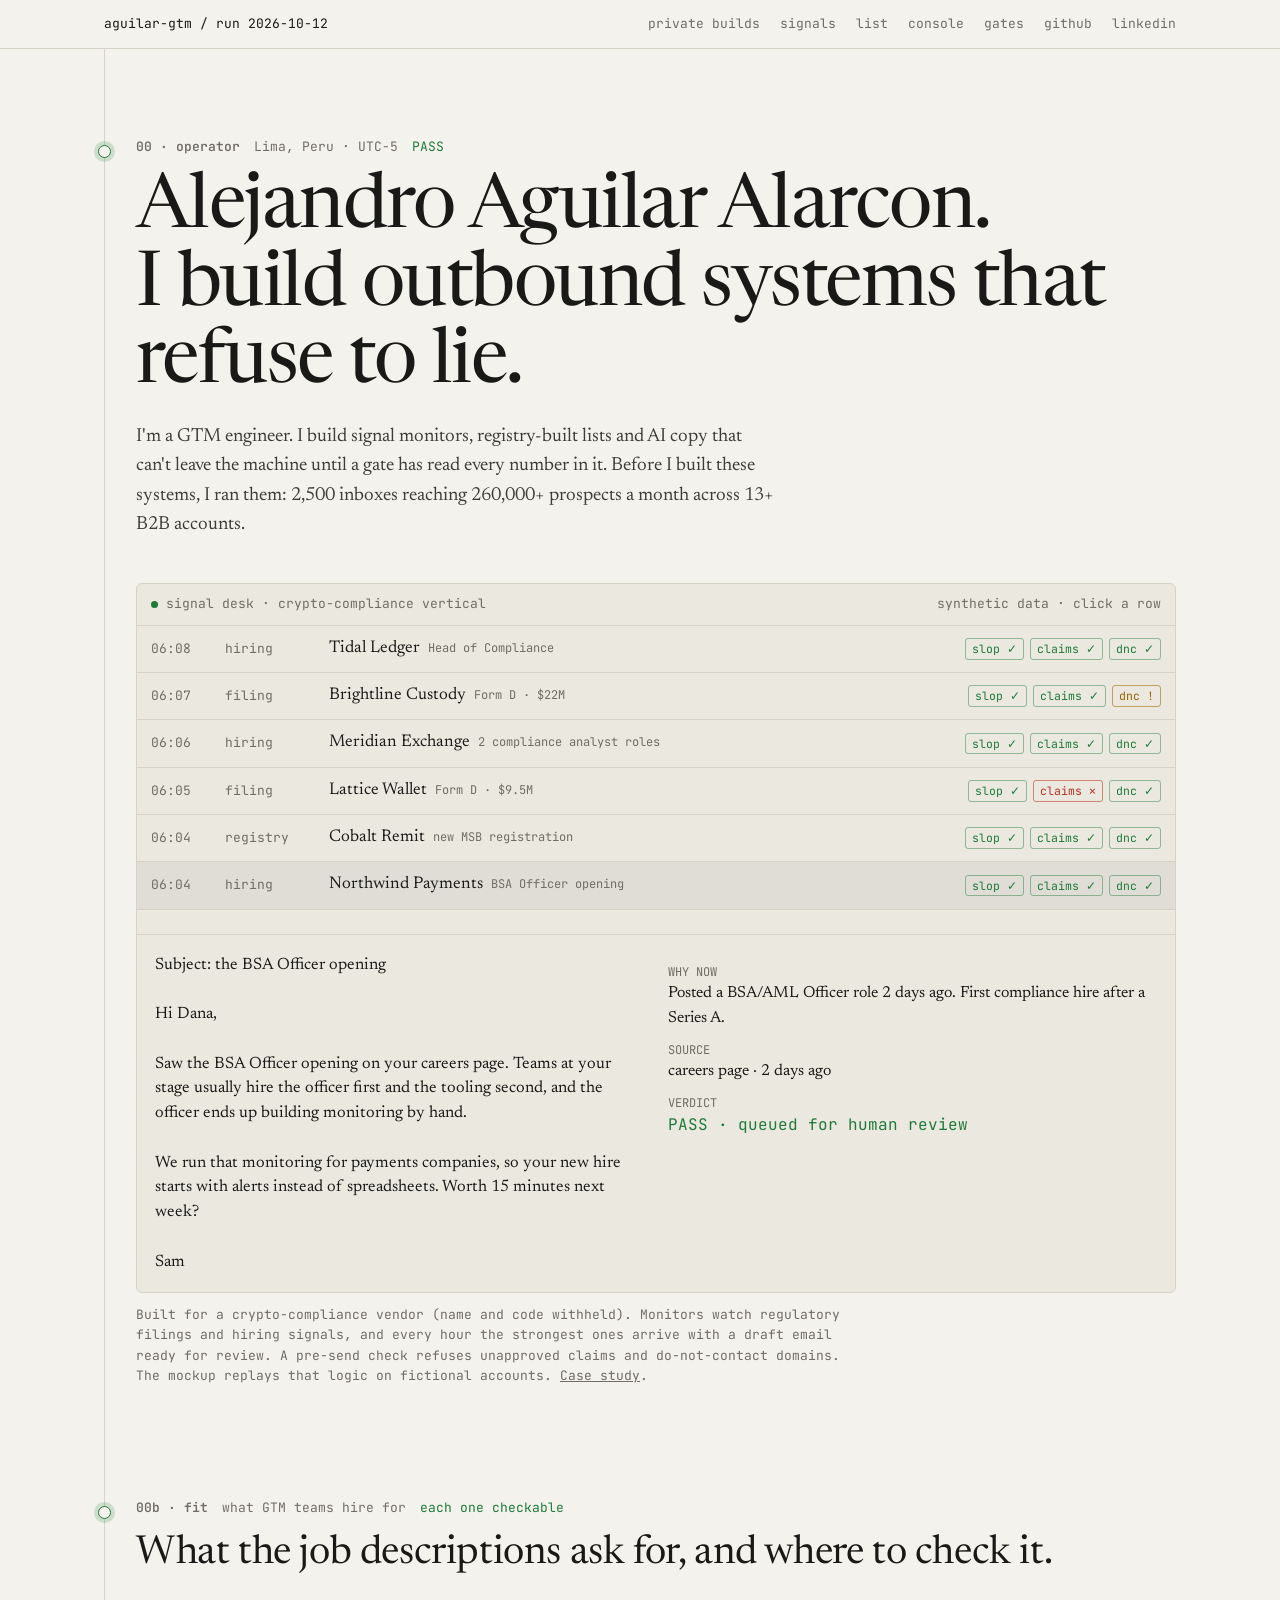
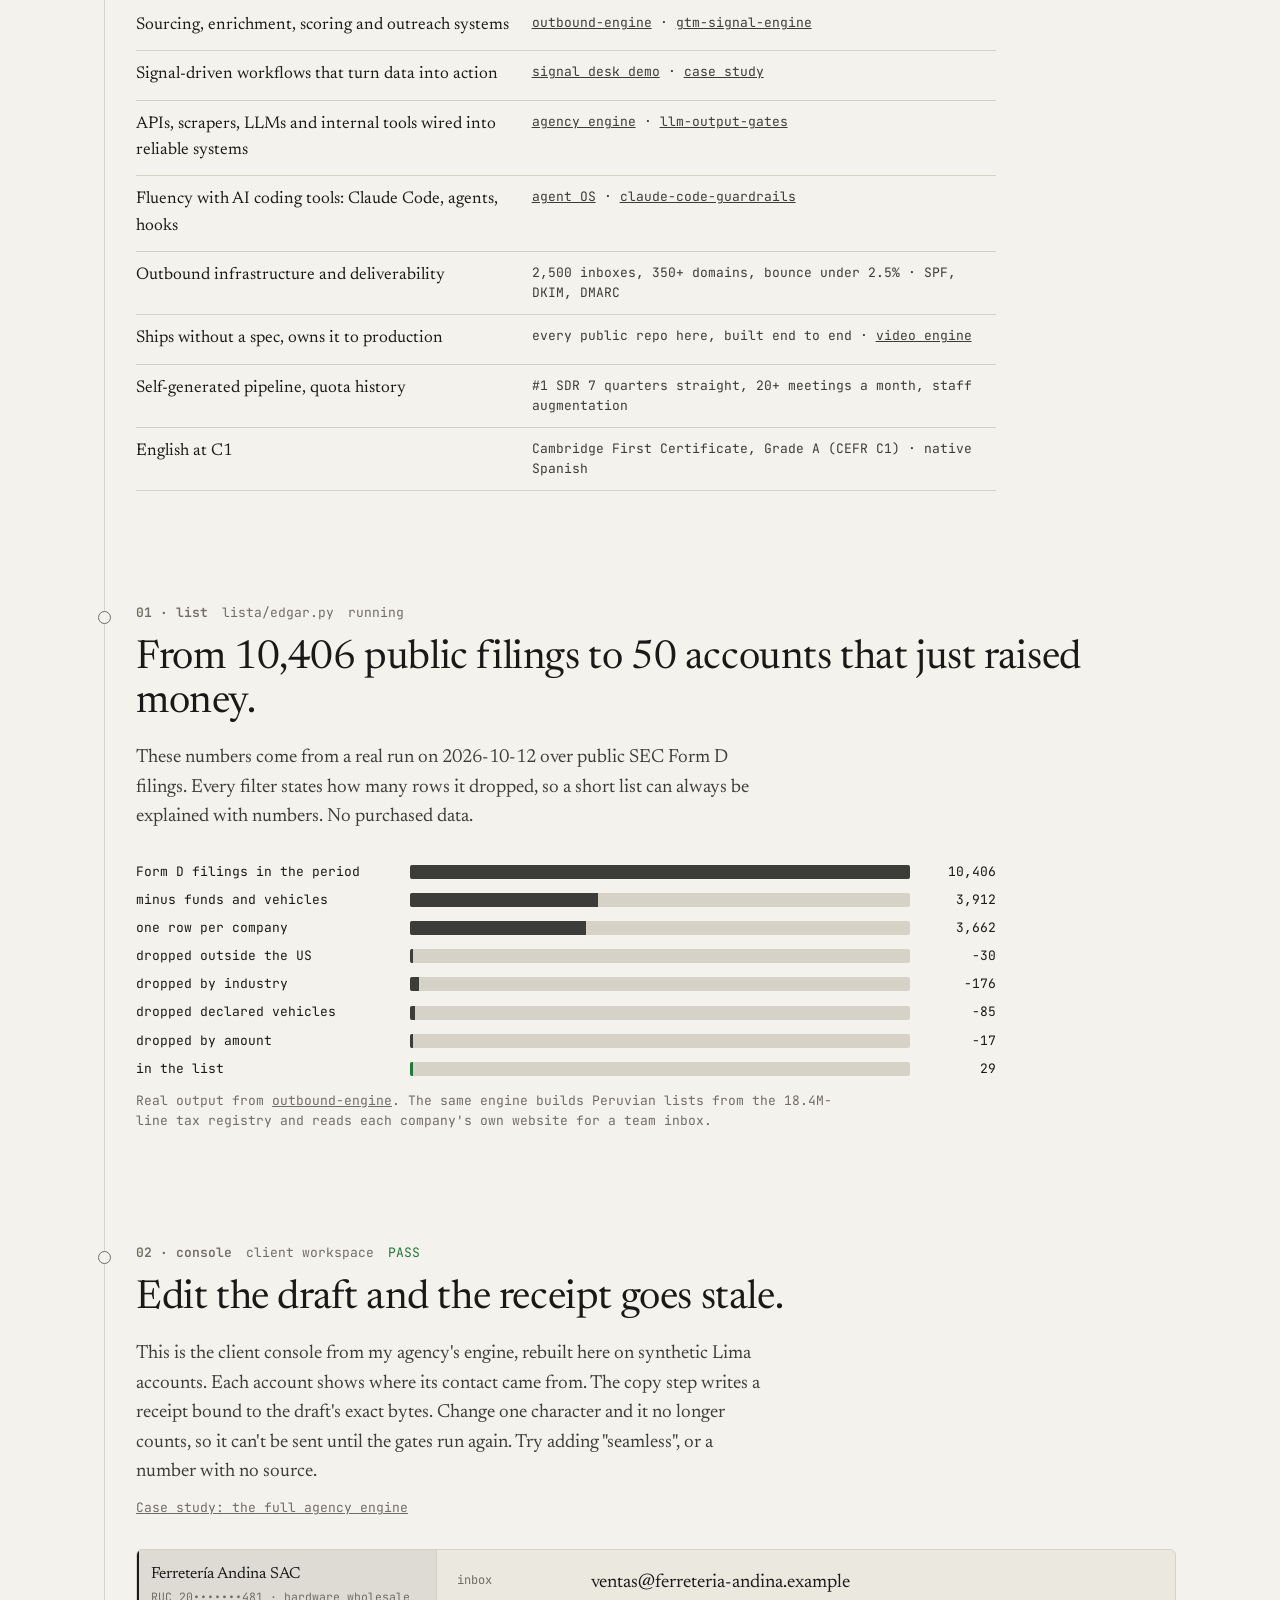
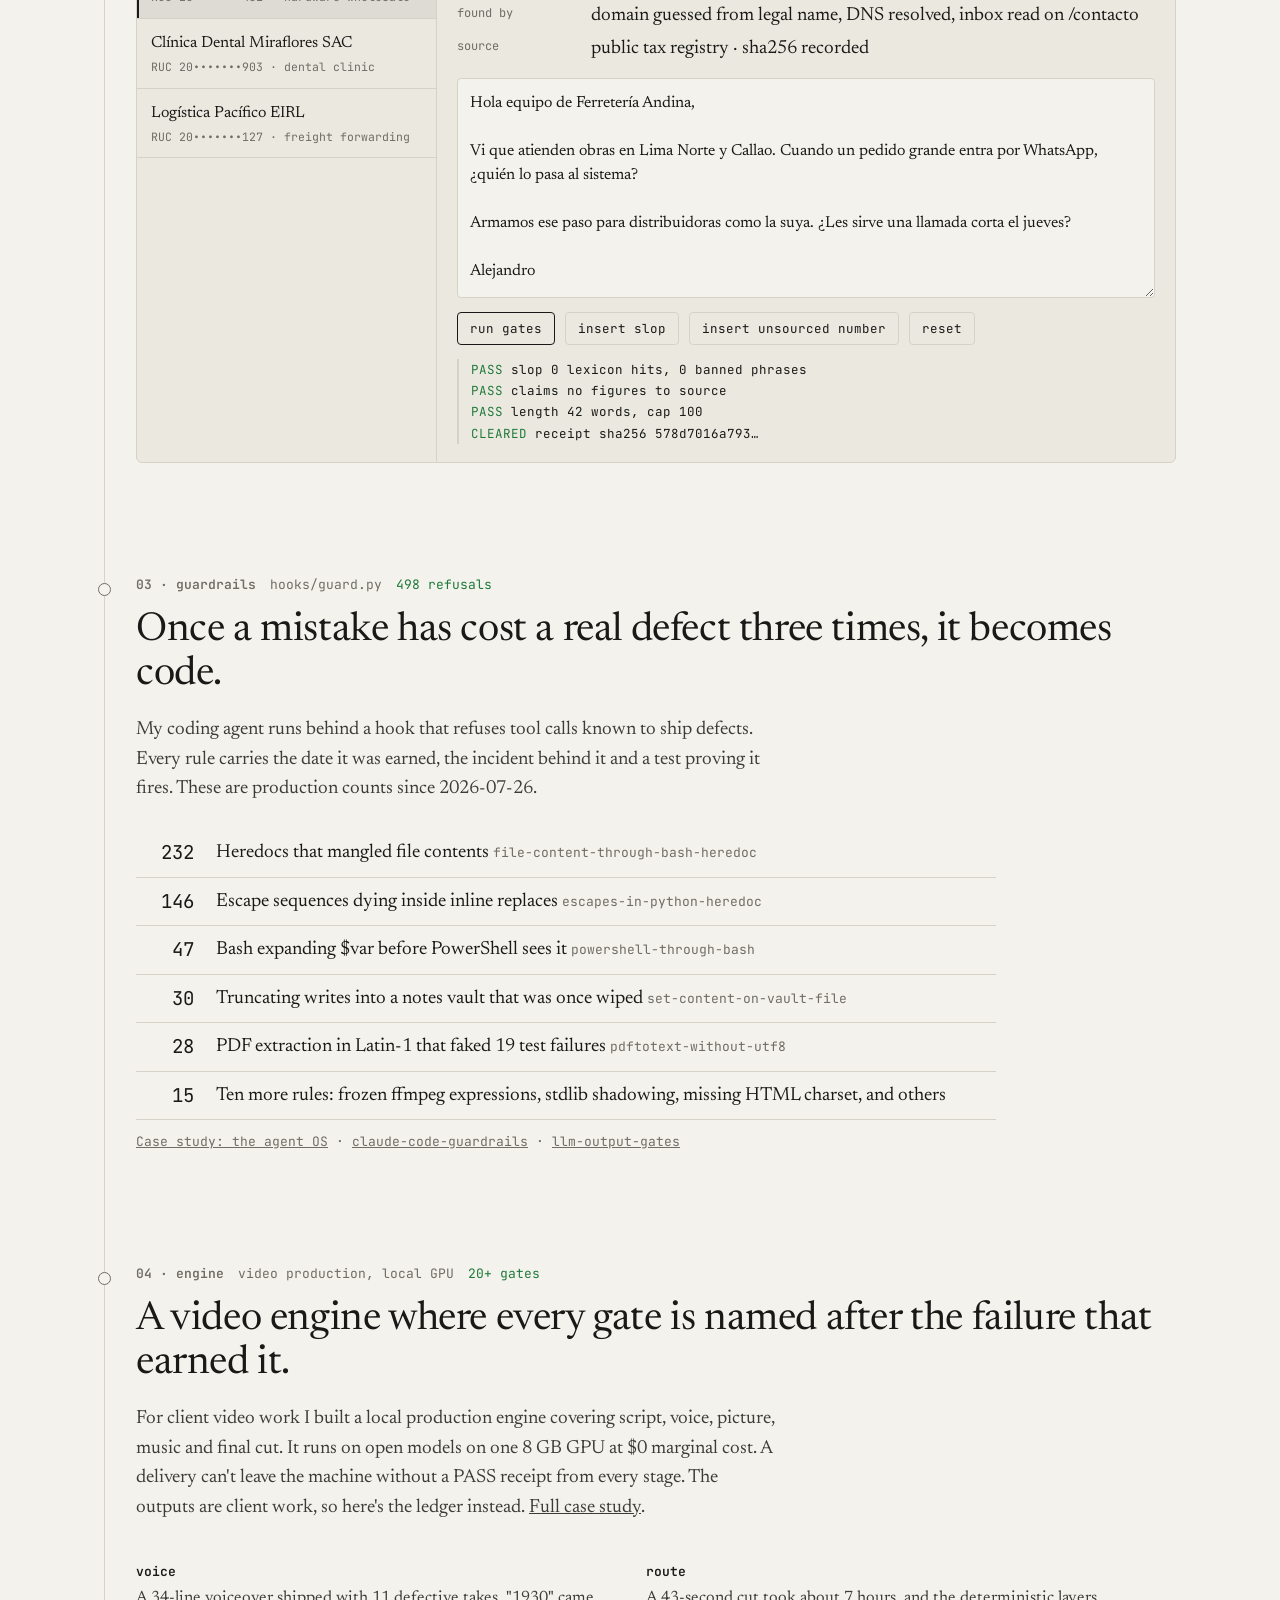
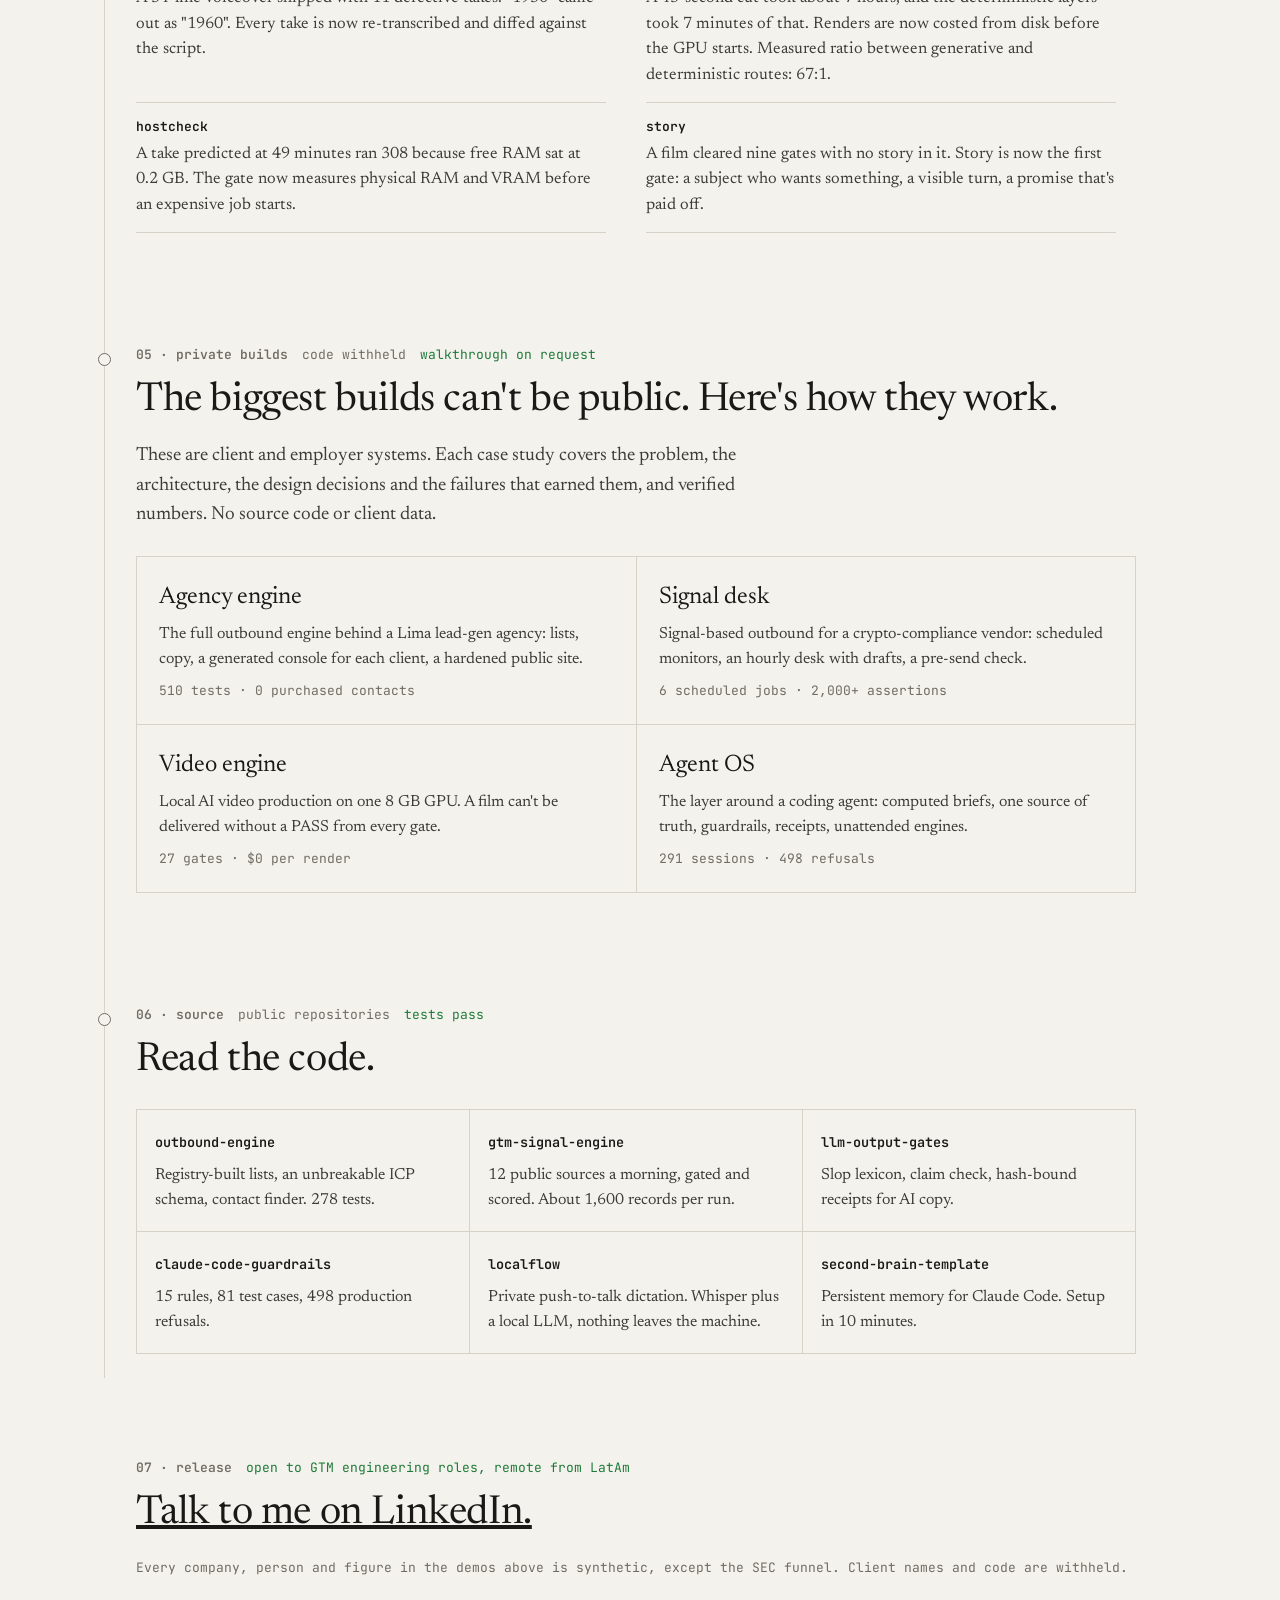
==== commit 98a61d2c: "Case studies for private builds; role-fit map; anonymization pass" ====
--- a/index.html
+++ b/index.html
@@ -8,135 +8,12 @@
 <link rel="preconnect" href="https://fonts.googleapis.com">
 <link rel="preconnect" href="https://fonts.gstatic.com" crossorigin>
 <link href="https://fonts.googleapis.com/css2?family=JetBrains+Mono:wght@400;600&family=Newsreader:opsz,wght@6..72,400;6..72,500&display=swap" rel="stylesheet">
-<style>
-:root{
-  --ink:#0d0e0c; --panel:#141512; --line:#262823; --dim:#8a8b82; --text:#e9e7df; --soft:#bdbbb2;
-  --pass:#7bd88f; --block:#e8b04a; --fail:#ef6f5e; --focus:#e9e7df;
-  --serif:"Newsreader",Georgia,serif; --mono:"JetBrains Mono",ui-monospace,Consolas,monospace;
-}
-@media (prefers-color-scheme: light){
-  :root:not([data-theme="dark"]){
-    --ink:#f4f2ec; --panel:#ebe8e0; --line:#d6d2c7; --dim:#6f6d64; --text:#191a17; --soft:#3c3d38;
-    --pass:#1f7a3a; --block:#9a6400; --fail:#b8321f; --focus:#191a17;
-  }
-}
-*{box-sizing:border-box;margin:0;padding:0}
-html{scroll-behavior:smooth}
-body{background:var(--ink);color:var(--text);font-family:var(--serif);font-size:19px;line-height:1.55;-webkit-font-smoothing:antialiased}
-a{color:inherit}
-.mono{font-family:var(--mono);font-size:13px;letter-spacing:0}
-.wrap{max-width:1120px;margin:0 auto;padding:0 24px}
-header.bar{position:sticky;top:0;z-index:5;background:color-mix(in srgb,var(--ink) 88%,transparent);backdrop-filter:blur(8px);border-bottom:1px solid var(--line)}
-header.bar .wrap{display:flex;justify-content:space-between;align-items:center;height:48px}
-header.bar nav a{margin-left:20px;text-decoration:none;color:var(--dim)}
-header.bar nav a:hover{color:var(--text)}
-
-/* the spine: the page is a pipeline run */
-main{position:relative}
-.spine{position:absolute;left:max(24px,calc(50% - 536px));top:0;bottom:0;width:1px;background:var(--line)}
-.stage{position:relative;padding:88px 0 24px 0}
-.stage .wrap{padding-left:56px}
-.node{position:absolute;left:max(18px,calc(50% - 542px));top:96px;width:13px;height:13px;border-radius:50%;background:var(--ink);border:1px solid var(--dim)}
-.stage.pass .node{border-color:var(--pass);box-shadow:0 0 0 4px color-mix(in srgb,var(--pass) 18%,transparent)}
-.gateline{color:var(--dim);margin-bottom:14px;display:flex;gap:14px;flex-wrap:wrap}
-.gateline b{font-weight:600}
-.v-pass{color:var(--pass)} .v-block{color:var(--block)} .v-fail{color:var(--fail)}
-h1{font-weight:400;font-size:clamp(40px,6.4vw,76px);line-height:1.02;letter-spacing:-.02em}
-h2{font-weight:400;font-size:clamp(28px,3.6vw,40px);line-height:1.1;letter-spacing:-.01em;margin-bottom:12px}
-.lede{color:var(--soft);max-width:640px;margin-top:18px}
-.note{color:var(--dim);margin-top:12px;max-width:720px}
-
-/* desk */
-.desk{margin-top:44px;border:1px solid var(--line);background:var(--panel);border-radius:6px;overflow:hidden}
-.desk-head{display:flex;justify-content:space-between;padding:10px 14px;border-bottom:1px solid var(--line);color:var(--dim)}
-.live::before{content:"";display:inline-block;width:7px;height:7px;border-radius:50%;background:var(--pass);margin-right:8px;animation:pulse 1.6s infinite}
-@keyframes pulse{50%{opacity:.25}}
-.rows{height:308px;overflow:hidden;position:relative}
-.row{display:grid;grid-template-columns:62px 92px 1fr 220px;gap:12px;align-items:center;padding:10px 14px;border-bottom:1px solid var(--line);cursor:pointer;animation:enter .45s ease-out}
-.row:hover,.row.sel{background:color-mix(in srgb,var(--text) 5%,transparent)}
-@keyframes enter{from{opacity:0;transform:translateY(-12px)}}
-.row .co{font-family:var(--serif);font-size:17px;white-space:nowrap;overflow:hidden;text-overflow:ellipsis}
-.row .co small{color:var(--dim);font-family:var(--mono);font-size:12px;margin-left:8px}
-.chips{display:flex;gap:6px;justify-content:flex-end}
-.chip{border:1px solid var(--line);border-radius:3px;padding:1px 6px;font-family:var(--mono);font-size:11.5px;color:var(--dim)}
-.chip.p{color:var(--pass);border-color:color-mix(in srgb,var(--pass) 45%,transparent)}
-.chip.b{color:var(--block);border-color:color-mix(in srgb,var(--block) 55%,transparent)}
-.chip.f{color:var(--fail);border-color:color-mix(in srgb,var(--fail) 55%,transparent)}
-.draft{border-top:1px solid var(--line);padding:18px;display:grid;grid-template-columns:1fr 1fr;gap:24px;min-height:200px}
-.draft pre{white-space:pre-wrap;font-family:var(--serif);font-size:16.5px;line-height:1.5;color:var(--text)}
-.why dt{color:var(--dim);font-family:var(--mono);font-size:12px;margin-top:10px}
-.why dd{font-size:16px}
-
-/* funnel */
-.funnel{margin-top:30px;display:grid;gap:8px;max-width:860px}
-.f-row{display:grid;grid-template-columns:260px 1fr 72px;gap:14px;align-items:center}
-.f-bar{height:14px;background:var(--line);border-radius:2px;overflow:hidden}
-.f-bar i{display:block;height:100%;width:0;background:var(--soft);transition:width 1.1s cubic-bezier(.2,.7,.2,1)}
-.f-row.last .f-bar i{background:var(--pass)}
-.f-row .n{text-align:right;font-variant-numeric:tabular-nums}
-
-/* console */
-.console{margin-top:30px;border:1px solid var(--line);border-radius:6px;background:var(--panel);display:grid;grid-template-columns:300px 1fr;min-height:470px;overflow:hidden}
-.acc{border-right:1px solid var(--line)}
-.acc button{display:block;width:100%;text-align:left;background:none;border:0;border-bottom:1px solid var(--line);padding:12px 14px;color:var(--text);font:inherit;font-size:16px;cursor:pointer}
-.acc button small{display:block;color:var(--dim);font-family:var(--mono);font-size:11.5px;margin-top:2px}
-.acc button.on{background:color-mix(in srgb,var(--text) 6%,transparent);box-shadow:inset 2px 0 0 var(--focus)}
-.work{padding:18px 20px;display:flex;flex-direction:column;gap:14px}
-.kv{display:grid;grid-template-columns:120px 1fr;gap:4px 14px}
-.kv span:nth-child(odd){color:var(--dim);font-family:var(--mono);font-size:12px;padding-top:3px}
-textarea{width:100%;min-height:220px;background:var(--ink);color:var(--text);border:1px solid var(--line);border-radius:4px;padding:12px;font:inherit;font-size:16px;line-height:1.5;resize:vertical}
-textarea:focus{outline:1px solid var(--focus)}
-.btns{display:flex;gap:10px;flex-wrap:wrap}
-.btn{background:none;border:1px solid var(--line);color:var(--text);padding:7px 12px;border-radius:4px;font-family:var(--mono);font-size:12.5px;cursor:pointer}
-.btn:hover{border-color:var(--dim)}
-.btn.primary{border-color:var(--focus)}
-.verdict{font-family:var(--mono);font-size:12.5px;line-height:1.7;min-height:64px;border-left:2px solid var(--line);padding-left:12px}
-
-/* guard table + engine list */
-table{border-collapse:collapse;width:100%;max-width:860px;margin-top:26px}
-td{padding:9px 0;border-bottom:1px solid var(--line);vertical-align:top}
-td.n{font-family:var(--mono);text-align:right;padding-right:22px;width:80px;font-variant-numeric:tabular-nums}
-td .mono{color:var(--dim)}
-.ledger{margin-top:26px;display:grid;grid-template-columns:1fr 1fr;gap:0 40px;max-width:980px}
-.ledger div{padding:14px 0;border-bottom:1px solid var(--line)}
-.ledger b{font-family:var(--mono);font-size:13px;font-weight:600;display:block;margin-bottom:4px}
-.ledger p{font-size:16.5px;color:var(--soft)}
-.repos{margin-top:26px;display:grid;grid-template-columns:repeat(3,1fr);gap:1px;background:var(--line);border:1px solid var(--line);max-width:1000px}
-.repos a{background:var(--ink);padding:18px;text-decoration:none;display:block}
-.repos a:hover{background:var(--panel)}
-.repos b{font-family:var(--mono);font-size:13.5px;font-weight:600}
-.repos p{font-size:16px;color:var(--soft);margin-top:6px}
-footer{padding:80px 0 60px}
-footer .wrap{padding-left:56px}
-.withheld{display:inline-block;margin-top:10px;color:var(--dim)}
-
-@media (max-width:820px){
-  body{font-size:17.5px}
-  .spine,.node{left:16px}
-  .wrap{padding:0 16px}
-  .stage .wrap,footer .wrap{padding-left:40px}
-  .row{grid-template-columns:52px 1fr;gap:4px 10px}
-  .row .src{display:none}
-  .chips{grid-column:2;justify-content:flex-start}
-  .rows{height:380px}
-  .draft{grid-template-columns:1fr}
-  .f-row{grid-template-columns:1fr 64px}
-  .f-row .f-bar{grid-column:1/-1;order:3}
-  .console{grid-template-columns:1fr}
-  .acc{border-right:0;border-bottom:1px solid var(--line);display:flex;overflow-x:auto}
-  .acc button{min-width:220px;border-bottom:0;border-right:1px solid var(--line)}
-  .ledger,.repos{grid-template-columns:1fr}
-  header.bar nav a{margin-left:14px}
-  .hide-s{display:none}
-  h1{font-size:40px}
-}
-@media (prefers-reduced-motion:reduce){*{animation:none!important;transition:none!important}}
-</style>
+<link rel="stylesheet" href="/style.css">
 </head>
 <body>
 <header class="bar"><div class="wrap mono">
   <span>aguilar-gtm<span class="hide-s"> / run 2026-10-12</span></span>
-  <nav><a class="hide-s" href="#signals">signals</a><a class="hide-s" href="#list">list</a><a class="hide-s" href="#console">console</a><a class="hide-s" href="#gates">gates</a><a href="https://github.com/aguilar-gtm">github</a><a href="https://www.linkedin.com/in/alejandro-aguilar-alarcon-548096277">linkedin</a></nav>
+  <nav><a class="hide-s" href="#private">private builds</a><a class="hide-s" href="#signals">signals</a><a class="hide-s" href="#list">list</a><a class="hide-s" href="#console">console</a><a class="hide-s" href="#gates">gates</a><a href="https://github.com/aguilar-gtm">github</a><a href="https://www.linkedin.com/in/alejandro-aguilar-alarcon-548096277">linkedin</a></nav>
 </div></header>
 
 <main>
@@ -154,7 +31,25 @@
       <div class="rows" id="rows"></div>
       <div class="draft" id="draft"></div>
     </div>
-    <p class="note mono">Built for a crypto-compliance vendor (name and code withheld). Monitors watch regulatory filings and hiring signals, and every hour the strongest ones arrive with a draft email ready for review. A pre-send check refuses unapproved claims and do-not-contact domains. The mockup replays that logic on fictional accounts.</p>
+    <p class="note mono">Built for a crypto-compliance vendor (name and code withheld). Monitors watch regulatory filings and hiring signals, and every hour the strongest ones arrive with a draft email ready for review. A pre-send check refuses unapproved claims and do-not-contact domains. The mockup replays that logic on fictional accounts. <a href="/work/signal-desk.html">Case study</a>.</p>
+  </div>
+</section>
+
+<section class="stage pass" id="fit">
+  <span class="node"></span>
+  <div class="wrap">
+    <div class="gateline mono"><b>00b · fit</b><span>what GTM teams hire for</span><span class="v-pass">each one checkable</span></div>
+    <h2>What the job descriptions ask for, and where to check it.</h2>
+    <table class="fit">
+      <tr><td>Sourcing, enrichment, scoring and outreach systems</td><td><a href="https://github.com/aguilar-gtm/outbound-engine">outbound-engine</a> · <a href="https://github.com/aguilar-gtm/gtm-signal-engine">gtm-signal-engine</a></td></tr>
+      <tr><td>Signal-driven workflows that turn data into action</td><td><a href="#signals">signal desk demo</a> · <a href="/work/signal-desk.html">case study</a></td></tr>
+      <tr><td>APIs, scrapers, LLMs and internal tools wired into reliable systems</td><td><a href="/work/agency-engine.html">agency engine</a> · <a href="https://github.com/aguilar-gtm/llm-output-gates">llm-output-gates</a></td></tr>
+      <tr><td>Fluency with AI coding tools: Claude Code, agents, hooks</td><td><a href="/work/agent-os.html">agent OS</a> · <a href="https://github.com/aguilar-gtm/claude-code-guardrails">claude-code-guardrails</a></td></tr>
+      <tr><td>Outbound infrastructure and deliverability</td><td>2,500 inboxes, 350+ domains, bounce under 2.5% · SPF, DKIM, DMARC</td></tr>
+      <tr><td>Ships without a spec, owns it to production</td><td>every public repo here, built end to end · <a href="/work/video-engine.html">video engine</a></td></tr>
+      <tr><td>Self-generated pipeline, quota history</td><td>#1 SDR 7 quarters straight, 20+ meetings a month, staff augmentation</td></tr>
+      <tr><td>English at C1</td><td>Cambridge First Certificate, Grade A (CEFR C1) · native Spanish</td></tr>
+    </table>
   </div>
 </section>
 
@@ -175,6 +70,7 @@
     <div class="gateline mono"><b>02 · console</b><span>client workspace</span><span id="conv" class="v-pass">PASS</span></div>
     <h2>Edit the draft and the receipt goes stale.</h2>
     <p class="lede">This is the client console from my agency's engine, rebuilt here on synthetic Lima accounts. Each account shows where its contact came from. The copy step writes a receipt bound to the draft's exact bytes. Change one character and it no longer counts, so it can't be sent until the gates run again. Try adding "seamless", or a number with no source.</p>
+    <p class="note mono"><a href="/work/agency-engine.html">Case study: the full agency engine</a></p>
     <div class="console">
       <div class="acc" id="acc"></div>
       <div class="work" id="work"></div>
@@ -196,7 +92,7 @@
       <tr><td class="n">28</td><td>PDF extraction in Latin-1 that faked 19 test failures <span class="mono">pdftotext-without-utf8</span></td></tr>
       <tr><td class="n">15</td><td>Ten more rules: frozen ffmpeg expressions, stdlib shadowing, missing HTML charset, and others</td></tr>
     </table>
-    <p class="note mono"><a href="https://github.com/aguilar-gtm/claude-code-guardrails">claude-code-guardrails</a> · <a href="https://github.com/aguilar-gtm/llm-output-gates">llm-output-gates</a></p>
+    <p class="note mono"><a href="/work/agent-os.html">Case study: the agent OS</a> · <a href="https://github.com/aguilar-gtm/claude-code-guardrails">claude-code-guardrails</a> · <a href="https://github.com/aguilar-gtm/llm-output-gates">llm-output-gates</a></p>
   </div>
 </section>
 
@@ -205,7 +101,7 @@
   <div class="wrap">
     <div class="gateline mono"><b>04 · engine</b><span>video production, local GPU</span><span class="v-pass">20+ gates</span></div>
     <h2>A video engine where every gate is named after the failure that earned it.</h2>
-    <p class="lede">For client video work I built a local production engine covering script, voice, picture, music and final cut. It runs on open models on one 8 GB GPU at $0 marginal cost. A delivery can't leave the machine without a PASS receipt from every stage. The outputs are client work, so here's the ledger instead.</p>
+    <p class="lede">For client video work I built a local production engine covering script, voice, picture, music and final cut. It runs on open models on one 8 GB GPU at $0 marginal cost. A delivery can't leave the machine without a PASS receipt from every stage. The outputs are client work, so here's the ledger instead. <a href="/work/video-engine.html">Full case study</a>.</p>
     <div class="ledger">
       <div><b>voice</b><p>A 34-line voiceover shipped with 11 defective takes. "1930" came out as "1960". Every take is now re-transcribed and diffed against the script.</p></div>
       <div><b>route</b><p>A 43-second cut took about 7 hours, and the deterministic layers took 7 minutes of that. Renders are now costed from disk before the GPU starts. Measured ratio between generative and deterministic routes: 67:1.</p></div>
@@ -215,10 +111,25 @@
   </div>
 </section>
 
+<section class="stage" id="private">
+  <span class="node"></span>
+  <div class="wrap">
+    <div class="gateline mono"><b>05 · private builds</b><span>code withheld</span><span class="v-pass">walkthrough on request</span></div>
+    <h2>The biggest builds can't be public. Here's how they work.</h2>
+    <p class="lede">These are client and employer systems. Each case study covers the problem, the architecture, the design decisions and the failures that earned them, and verified numbers. No source code or client data.</p>
+    <div class="cases">
+      <a href="/work/agency-engine.html"><b>Agency engine</b><p>The full outbound engine behind a Lima lead-gen agency: lists, copy, a generated console for each client, a hardened public site.</p><span class="mono">510 tests · 0 purchased contacts</span></a>
+      <a href="/work/signal-desk.html"><b>Signal desk</b><p>Signal-based outbound for a crypto-compliance vendor: scheduled monitors, an hourly desk with drafts, a pre-send check.</p><span class="mono">6 scheduled jobs · 2,000+ assertions</span></a>
+      <a href="/work/video-engine.html"><b>Video engine</b><p>Local AI video production on one 8 GB GPU. A film can't be delivered without a PASS from every gate.</p><span class="mono">27 gates · $0 per render</span></a>
+      <a href="/work/agent-os.html"><b>Agent OS</b><p>The layer around a coding agent: computed briefs, one source of truth, guardrails, receipts, unattended engines.</p><span class="mono">291 sessions · 498 refusals</span></a>
+    </div>
+  </div>
+</section>
+
 <section class="stage" id="repos">
   <span class="node"></span>
   <div class="wrap">
-    <div class="gateline mono"><b>05 · source</b><span>public repositories</span><span class="v-pass">tests pass</span></div>
+    <div class="gateline mono"><b>06 · source</b><span>public repositories</span><span class="v-pass">tests pass</span></div>
     <h2>Read the code.</h2>
     <div class="repos">
       <a href="https://github.com/aguilar-gtm/outbound-engine"><b>outbound-engine</b><p>Registry-built lists, an unbreakable ICP schema, contact finder. 278 tests.</p></a>
@@ -233,7 +144,7 @@
 </main>
 
 <footer><div class="wrap">
-  <div class="gateline mono"><b>06 · release</b><span class="v-pass">open to GTM engineering roles, remote from LatAm</span></div>
+  <div class="gateline mono"><b>07 · release</b><span class="v-pass">open to GTM engineering roles, remote from LatAm</span></div>
   <h2><a href="https://www.linkedin.com/in/alejandro-aguilar-alarcon-548096277">Talk to me on LinkedIn.</a></h2>
   <span class="withheld mono">Every company, person and figure in the demos above is synthetic, except the SEC funnel. Client names and code are withheld.</span>
 </div></footer>
--- a/style.css
+++ b/style.css
@@ -0,0 +1,157 @@
+:root{
+  --ink:#0d0e0c; --panel:#141512; --line:#262823; --dim:#8a8b82; --text:#e9e7df; --soft:#bdbbb2;
+  --pass:#7bd88f; --block:#e8b04a; --fail:#ef6f5e; --focus:#e9e7df;
+  --serif:"Newsreader",Georgia,serif; --mono:"JetBrains Mono",ui-monospace,Consolas,monospace;
+}
+@media (prefers-color-scheme: light){
+  :root:not([data-theme="dark"]){
+    --ink:#f4f2ec; --panel:#ebe8e0; --line:#d6d2c7; --dim:#6f6d64; --text:#191a17; --soft:#3c3d38;
+    --pass:#1f7a3a; --block:#9a6400; --fail:#b8321f; --focus:#191a17;
+  }
+}
+*{box-sizing:border-box;margin:0;padding:0}
+html{scroll-behavior:smooth}
+body{background:var(--ink);color:var(--text);font-family:var(--serif);font-size:19px;line-height:1.55;-webkit-font-smoothing:antialiased}
+a{color:inherit}
+.mono{font-family:var(--mono);font-size:13px;letter-spacing:0}
+.wrap{max-width:1120px;margin:0 auto;padding:0 24px}
+header.bar{position:sticky;top:0;z-index:5;background:color-mix(in srgb,var(--ink) 88%,transparent);backdrop-filter:blur(8px);border-bottom:1px solid var(--line)}
+header.bar .wrap{display:flex;justify-content:space-between;align-items:center;height:48px}
+header.bar nav a{margin-left:20px;text-decoration:none;color:var(--dim)}
+header.bar nav a:hover{color:var(--text)}
+
+/* the spine: the page is a pipeline run */
+main{position:relative}
+.spine{position:absolute;left:max(24px,calc(50% - 536px));top:0;bottom:0;width:1px;background:var(--line)}
+.stage{position:relative;padding:88px 0 24px 0}
+.stage .wrap{padding-left:56px}
+.node{position:absolute;left:max(18px,calc(50% - 542px));top:96px;width:13px;height:13px;border-radius:50%;background:var(--ink);border:1px solid var(--dim)}
+.stage.pass .node{border-color:var(--pass);box-shadow:0 0 0 4px color-mix(in srgb,var(--pass) 18%,transparent)}
+.gateline{color:var(--dim);margin-bottom:14px;display:flex;gap:14px;flex-wrap:wrap}
+.gateline b{font-weight:600}
+.v-pass{color:var(--pass)} .v-block{color:var(--block)} .v-fail{color:var(--fail)}
+h1{font-weight:400;font-size:clamp(40px,6.4vw,76px);line-height:1.02;letter-spacing:-.02em}
+h2{font-weight:400;font-size:clamp(28px,3.6vw,40px);line-height:1.1;letter-spacing:-.01em;margin-bottom:12px}
+.lede{color:var(--soft);max-width:640px;margin-top:18px}
+.note{color:var(--dim);margin-top:12px;max-width:720px}
+
+/* desk */
+.desk{margin-top:44px;border:1px solid var(--line);background:var(--panel);border-radius:6px;overflow:hidden}
+.desk-head{display:flex;justify-content:space-between;padding:10px 14px;border-bottom:1px solid var(--line);color:var(--dim)}
+.live::before{content:"";display:inline-block;width:7px;height:7px;border-radius:50%;background:var(--pass);margin-right:8px;animation:pulse 1.6s infinite}
+@keyframes pulse{50%{opacity:.25}}
+.rows{height:308px;overflow:hidden;position:relative}
+.row{display:grid;grid-template-columns:62px 92px 1fr 220px;gap:12px;align-items:center;padding:10px 14px;border-bottom:1px solid var(--line);cursor:pointer;animation:enter .45s ease-out}
+.row:hover,.row.sel{background:color-mix(in srgb,var(--text) 5%,transparent)}
+@keyframes enter{from{opacity:0;transform:translateY(-12px)}}
+.row .co{font-family:var(--serif);font-size:17px;white-space:nowrap;overflow:hidden;text-overflow:ellipsis}
+.row .co small{color:var(--dim);font-family:var(--mono);font-size:12px;margin-left:8px}
+.chips{display:flex;gap:6px;justify-content:flex-end}
+.chip{border:1px solid var(--line);border-radius:3px;padding:1px 6px;font-family:var(--mono);font-size:11.5px;color:var(--dim)}
+.chip.p{color:var(--pass);border-color:color-mix(in srgb,var(--pass) 45%,transparent)}
+.chip.b{color:var(--block);border-color:color-mix(in srgb,var(--block) 55%,transparent)}
+.chip.f{color:var(--fail);border-color:color-mix(in srgb,var(--fail) 55%,transparent)}
+.draft{border-top:1px solid var(--line);padding:18px;display:grid;grid-template-columns:1fr 1fr;gap:24px;min-height:200px}
+.draft pre{white-space:pre-wrap;font-family:var(--serif);font-size:16.5px;line-height:1.5;color:var(--text)}
+.why dt{color:var(--dim);font-family:var(--mono);font-size:12px;margin-top:10px}
+.why dd{font-size:16px}
+
+/* funnel */
+.funnel{margin-top:30px;display:grid;gap:8px;max-width:860px}
+.f-row{display:grid;grid-template-columns:260px 1fr 72px;gap:14px;align-items:center}
+.f-bar{height:14px;background:var(--line);border-radius:2px;overflow:hidden}
+.f-bar i{display:block;height:100%;width:0;background:var(--soft);transition:width 1.1s cubic-bezier(.2,.7,.2,1)}
+.f-row.last .f-bar i{background:var(--pass)}
+.f-row .n{text-align:right;font-variant-numeric:tabular-nums}
+
+/* console */
+.console{margin-top:30px;border:1px solid var(--line);border-radius:6px;background:var(--panel);display:grid;grid-template-columns:300px 1fr;min-height:470px;overflow:hidden}
+.acc{border-right:1px solid var(--line)}
+.acc button{display:block;width:100%;text-align:left;background:none;border:0;border-bottom:1px solid var(--line);padding:12px 14px;color:var(--text);font:inherit;font-size:16px;cursor:pointer}
+.acc button small{display:block;color:var(--dim);font-family:var(--mono);font-size:11.5px;margin-top:2px}
+.acc button.on{background:color-mix(in srgb,var(--text) 6%,transparent);box-shadow:inset 2px 0 0 var(--focus)}
+.work{padding:18px 20px;display:flex;flex-direction:column;gap:14px}
+.kv{display:grid;grid-template-columns:120px 1fr;gap:4px 14px}
+.kv span:nth-child(odd){color:var(--dim);font-family:var(--mono);font-size:12px;padding-top:3px}
+textarea{width:100%;min-height:220px;background:var(--ink);color:var(--text);border:1px solid var(--line);border-radius:4px;padding:12px;font:inherit;font-size:16px;line-height:1.5;resize:vertical}
+textarea:focus{outline:1px solid var(--focus)}
+.btns{display:flex;gap:10px;flex-wrap:wrap}
+.btn{background:none;border:1px solid var(--line);color:var(--text);padding:7px 12px;border-radius:4px;font-family:var(--mono);font-size:12.5px;cursor:pointer}
+.btn:hover{border-color:var(--dim)}
+.btn.primary{border-color:var(--focus)}
+.verdict{font-family:var(--mono);font-size:12.5px;line-height:1.7;min-height:64px;border-left:2px solid var(--line);padding-left:12px}
+
+/* guard table + engine list */
+table{border-collapse:collapse;width:100%;max-width:860px;margin-top:26px}
+td{padding:9px 0;border-bottom:1px solid var(--line);vertical-align:top}
+td.n{font-family:var(--mono);text-align:right;padding-right:22px;width:80px;font-variant-numeric:tabular-nums}
+td .mono{color:var(--dim)}
+.ledger{margin-top:26px;display:grid;grid-template-columns:1fr 1fr;gap:0 40px;max-width:980px}
+.ledger div{padding:14px 0;border-bottom:1px solid var(--line)}
+.ledger b{font-family:var(--mono);font-size:13px;font-weight:600;display:block;margin-bottom:4px}
+.ledger p{font-size:16.5px;color:var(--soft)}
+.repos{margin-top:26px;display:grid;grid-template-columns:repeat(3,1fr);gap:1px;background:var(--line);border:1px solid var(--line);max-width:1000px}
+.repos a{background:var(--ink);padding:18px;text-decoration:none;display:block}
+.repos a:hover{background:var(--panel)}
+.repos b{font-family:var(--mono);font-size:13.5px;font-weight:600}
+.repos p{font-size:16px;color:var(--soft);margin-top:6px}
+footer{padding:80px 0 60px}
+footer .wrap{padding-left:56px}
+.withheld{display:inline-block;margin-top:10px;color:var(--dim)}
+
+
+table.fit td{font-size:17px;padding:11px 18px 11px 0}
+table.fit td:first-child{width:46%}
+table.fit td:last-child{font-family:var(--mono);font-size:13px;color:var(--soft)}
+/* ---------- case studies ---------- */
+.badge{display:inline-block;border:1px solid var(--line);border-radius:3px;padding:2px 8px;color:var(--dim)}
+.case h1{font-size:clamp(36px,5vw,60px)}
+.case h3{font-weight:400;font-size:24px;margin:0 0 8px}
+.fig{margin-top:30px;border:1px solid var(--line);border-radius:6px;background:var(--panel);padding:18px;overflow-x:auto}
+.fig svg{display:block;width:100%;min-width:640px;height:auto;font-family:var(--mono)}
+.fig svg .box{fill:var(--ink);stroke:var(--line)}
+.fig svg .gate{fill:none;stroke:var(--pass)}
+.fig svg .t{fill:var(--text);font-size:12px}
+.fig svg .d{fill:var(--dim);font-size:10.5px}
+.fig svg .ln{stroke:var(--dim);fill:none}
+.fig figcaption{color:var(--dim);margin-top:10px}
+.nums{margin-top:26px;display:grid;grid-template-columns:repeat(4,1fr);gap:1px;background:var(--line);border:1px solid var(--line);max-width:1000px}
+.nums div{background:var(--ink);padding:16px}
+.nums b{display:block;font-family:var(--serif);font-weight:400;font-size:34px;line-height:1.1}
+.nums span{display:block;color:var(--dim);font-family:var(--mono);font-size:12px;margin-top:6px}
+.mech{margin-top:22px;max-width:860px;counter-reset:m}
+.mech li{list-style:none;padding:16px 0;border-bottom:1px solid var(--line);counter-increment:m;display:grid;grid-template-columns:44px 1fr;gap:0 10px}
+.mech li::before{content:counter(m,decimal-leading-zero);font-family:var(--mono);font-size:13px;color:var(--dim);padding-top:5px}
+.mech b{font-weight:500}
+.mech p{color:var(--soft);font-size:17px;margin-top:4px}
+.mech .why{display:block;font-family:var(--mono);font-size:12.5px;color:var(--dim);margin-top:6px}
+.cases{margin-top:26px;display:grid;grid-template-columns:repeat(2,1fr);gap:1px;background:var(--line);border:1px solid var(--line);max-width:1000px}
+.cases a{background:var(--ink);padding:22px;text-decoration:none;display:block}
+.cases a:hover{background:var(--panel)}
+.cases b{font-family:var(--serif);font-weight:400;font-size:24px;display:block}
+.cases p{font-size:16px;color:var(--soft);margin-top:6px}
+.cases .mono{color:var(--dim);display:block;margin-top:10px}
+.ask{margin-top:22px;max-width:760px;border-left:2px solid var(--pass);padding:4px 0 4px 16px;color:var(--soft)}
+@media (max-width:820px){table.fit td{display:block;width:auto!important;padding:4px 0}table.fit td:first-child{padding-top:12px;border-bottom:0}.nums{grid-template-columns:repeat(2,1fr)}.cases{grid-template-columns:1fr}.mech li{grid-template-columns:34px 1fr}}
+
+@media (max-width:820px){
+  body{font-size:17.5px}
+  .spine,.node{left:16px}
+  .wrap{padding:0 16px}
+  .stage .wrap,footer .wrap{padding-left:40px}
+  .row{grid-template-columns:52px 1fr;gap:4px 10px}
+  .row .src{display:none}
+  .chips{grid-column:2;justify-content:flex-start}
+  .rows{height:380px}
+  .draft{grid-template-columns:1fr}
+  .f-row{grid-template-columns:1fr 64px}
+  .f-row .f-bar{grid-column:1/-1;order:3}
+  .console{grid-template-columns:1fr}
+  .acc{border-right:0;border-bottom:1px solid var(--line);display:flex;overflow-x:auto}
+  .acc button{min-width:220px;border-bottom:0;border-right:1px solid var(--line)}
+  .ledger,.repos{grid-template-columns:1fr}
+  header.bar nav a{margin-left:14px}
+  .hide-s{display:none}
+  h1{font-size:40px}
+}
+@media (prefers-reduced-motion:reduce){*{animation:none!important;transition:none!important}}
